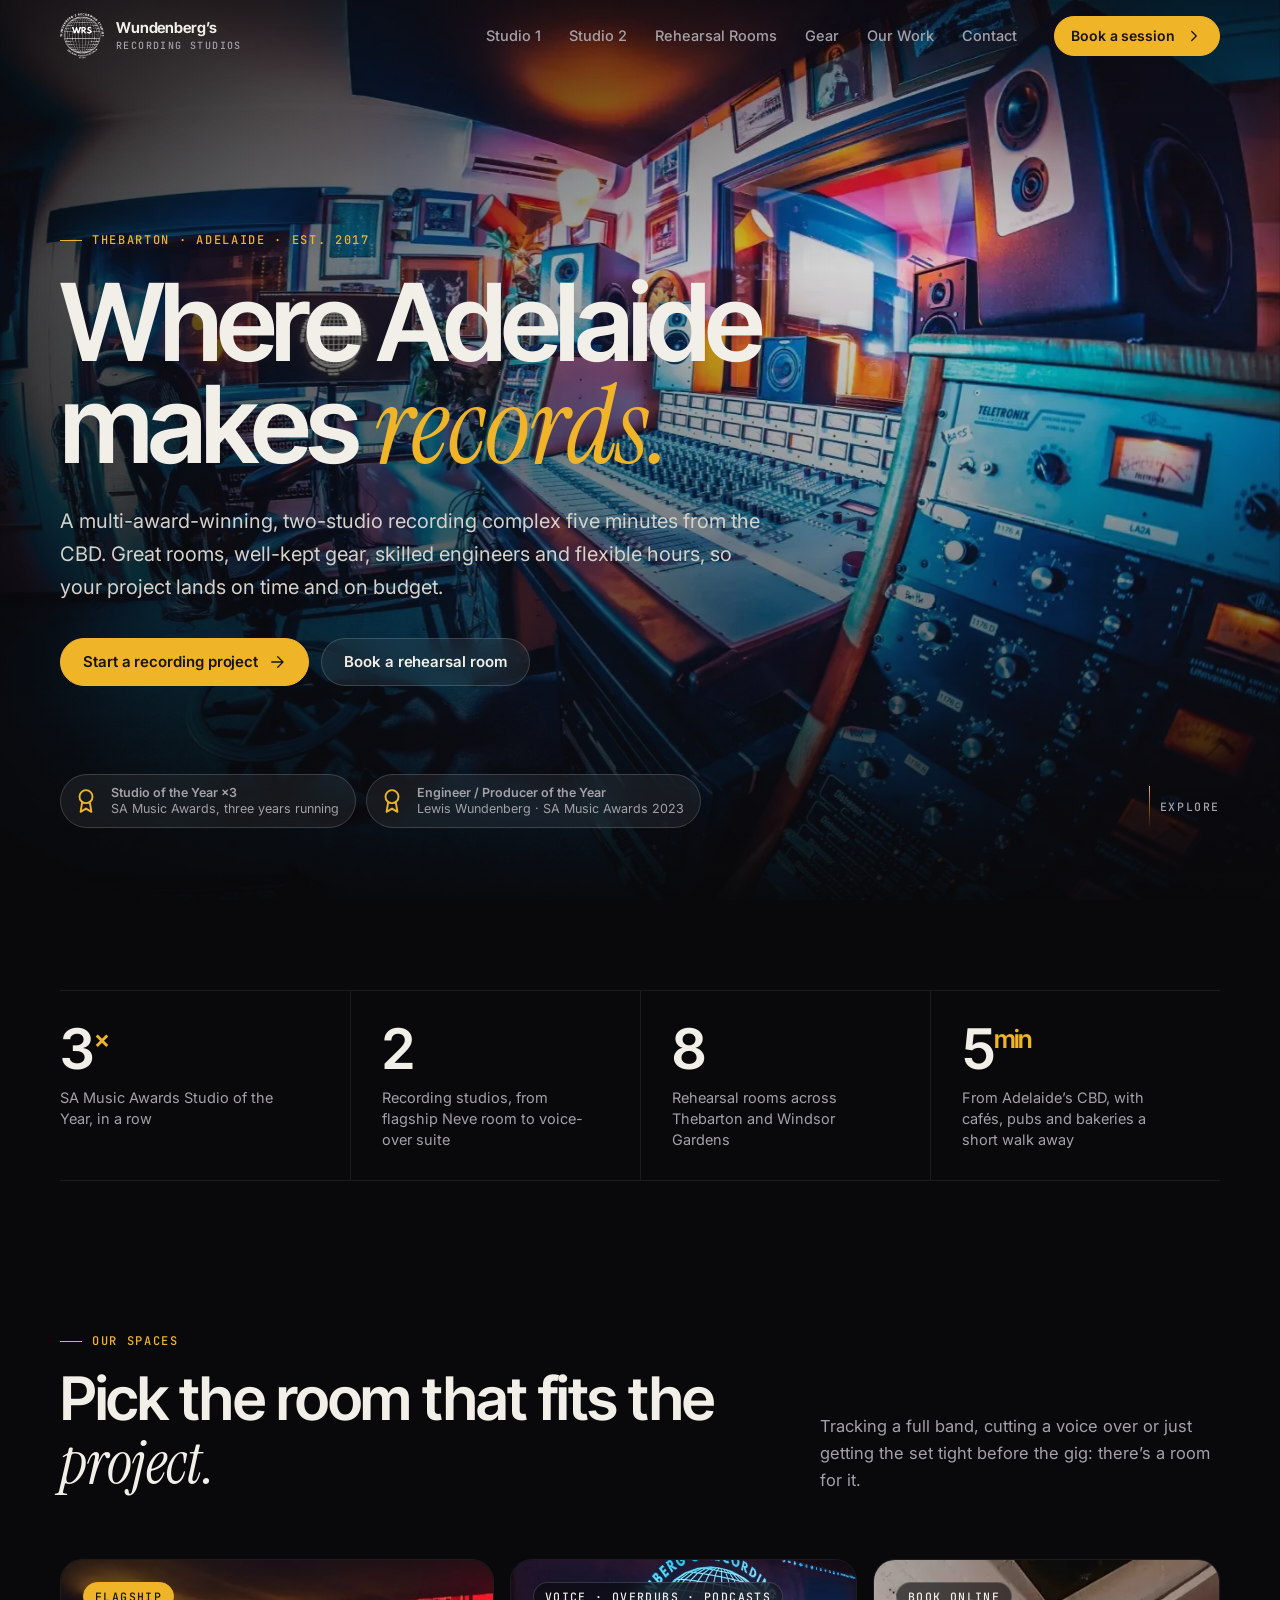
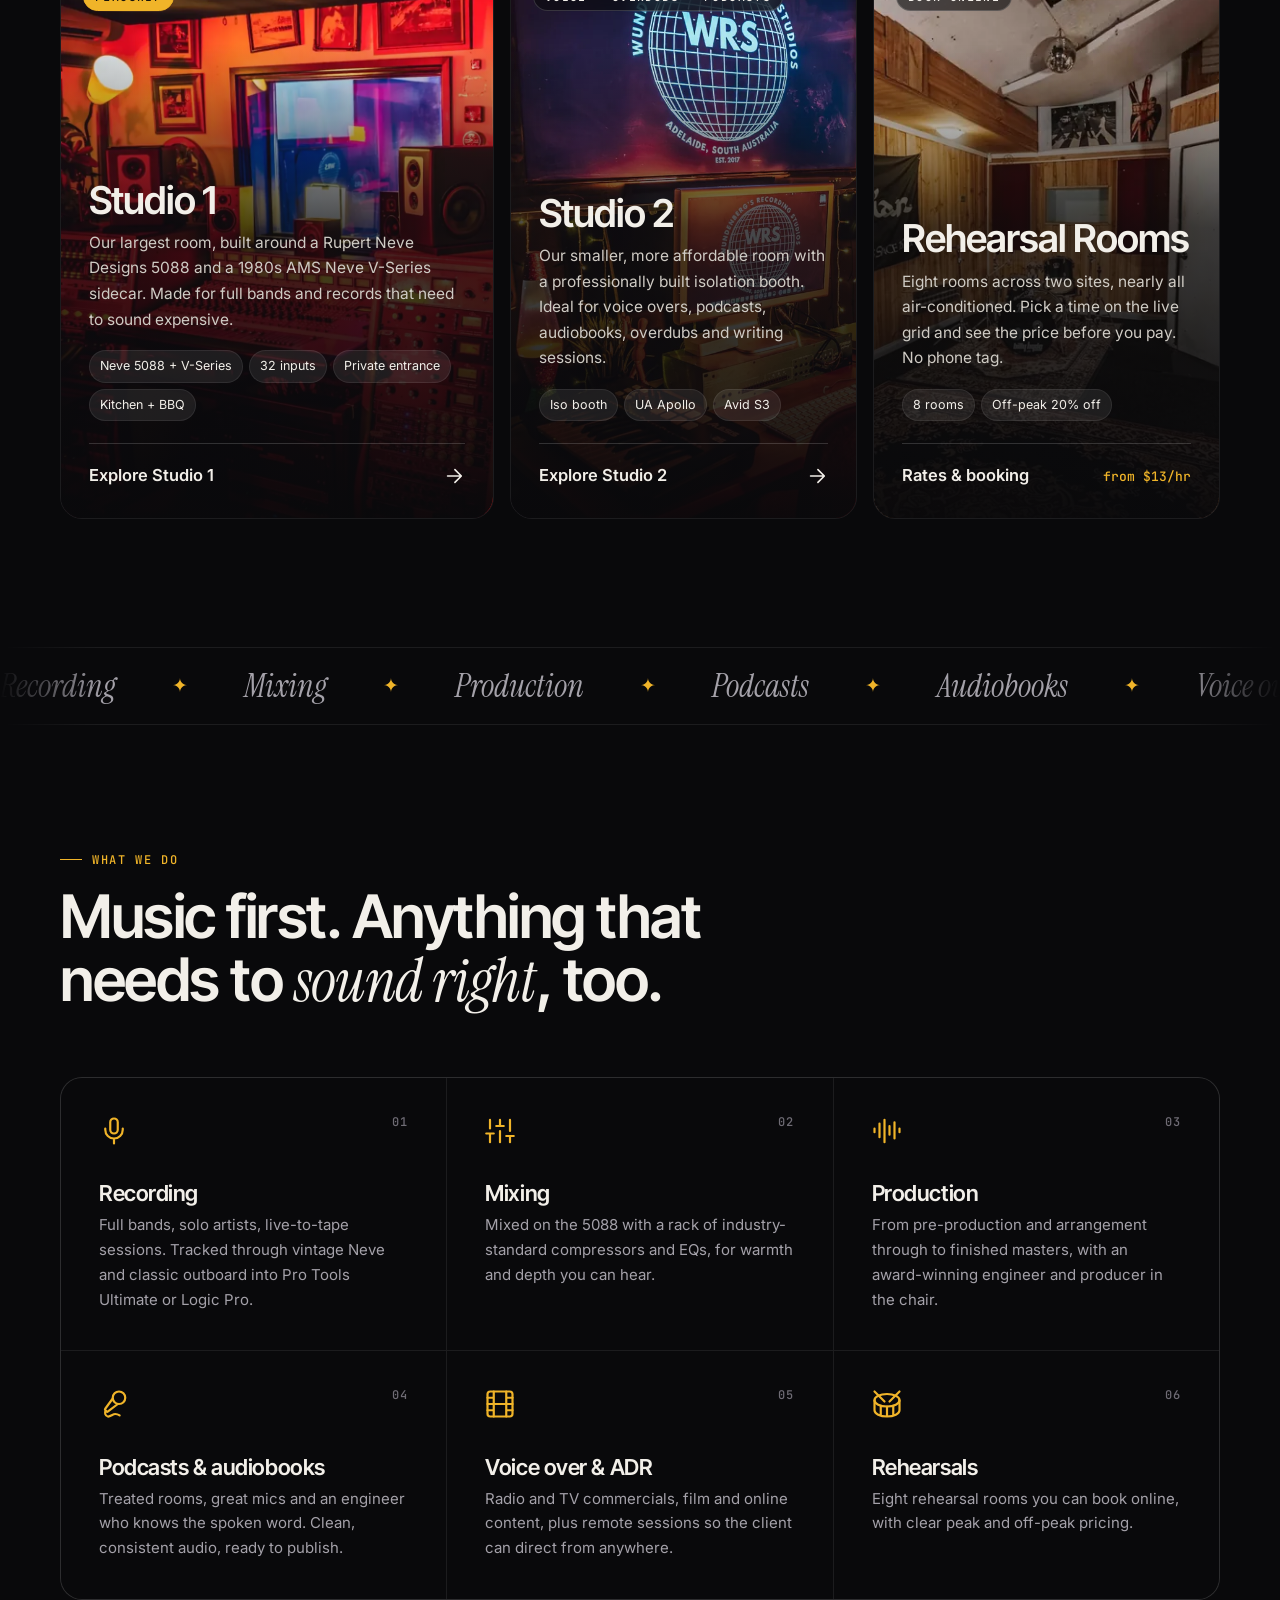
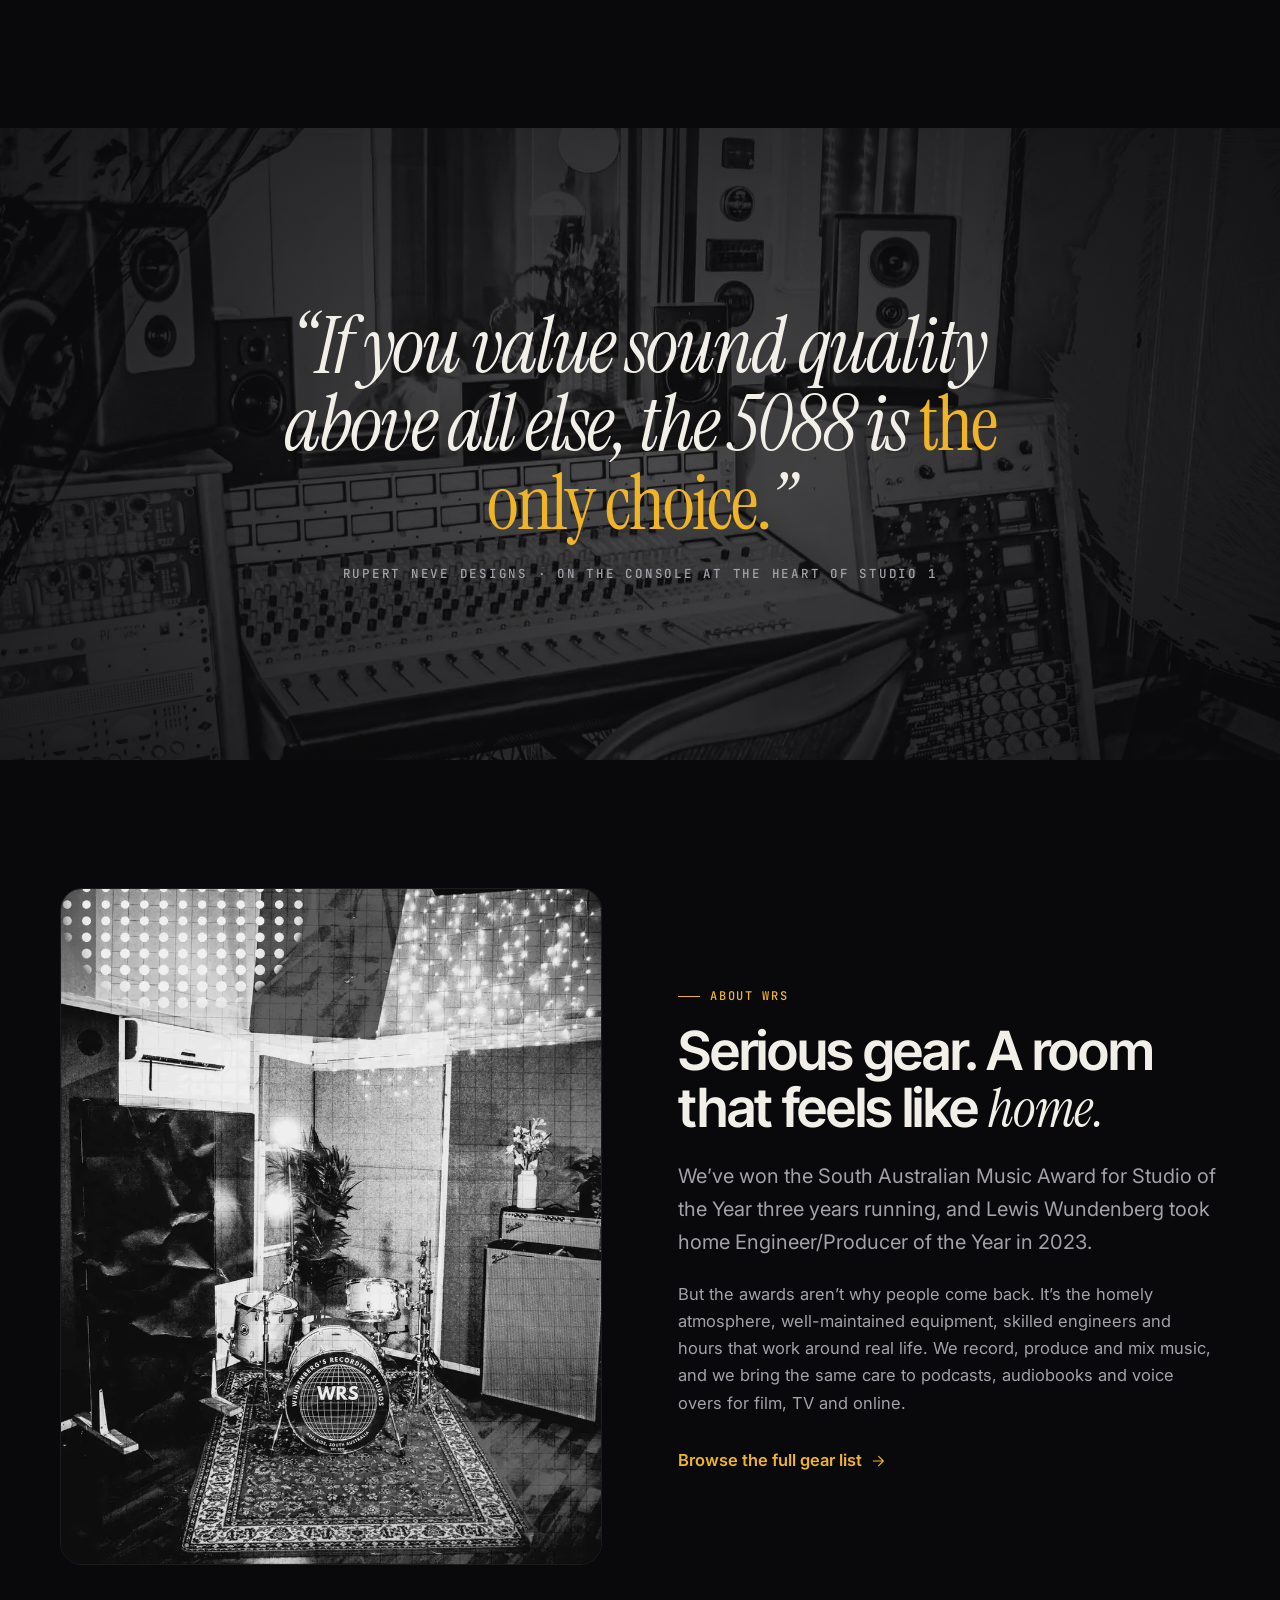
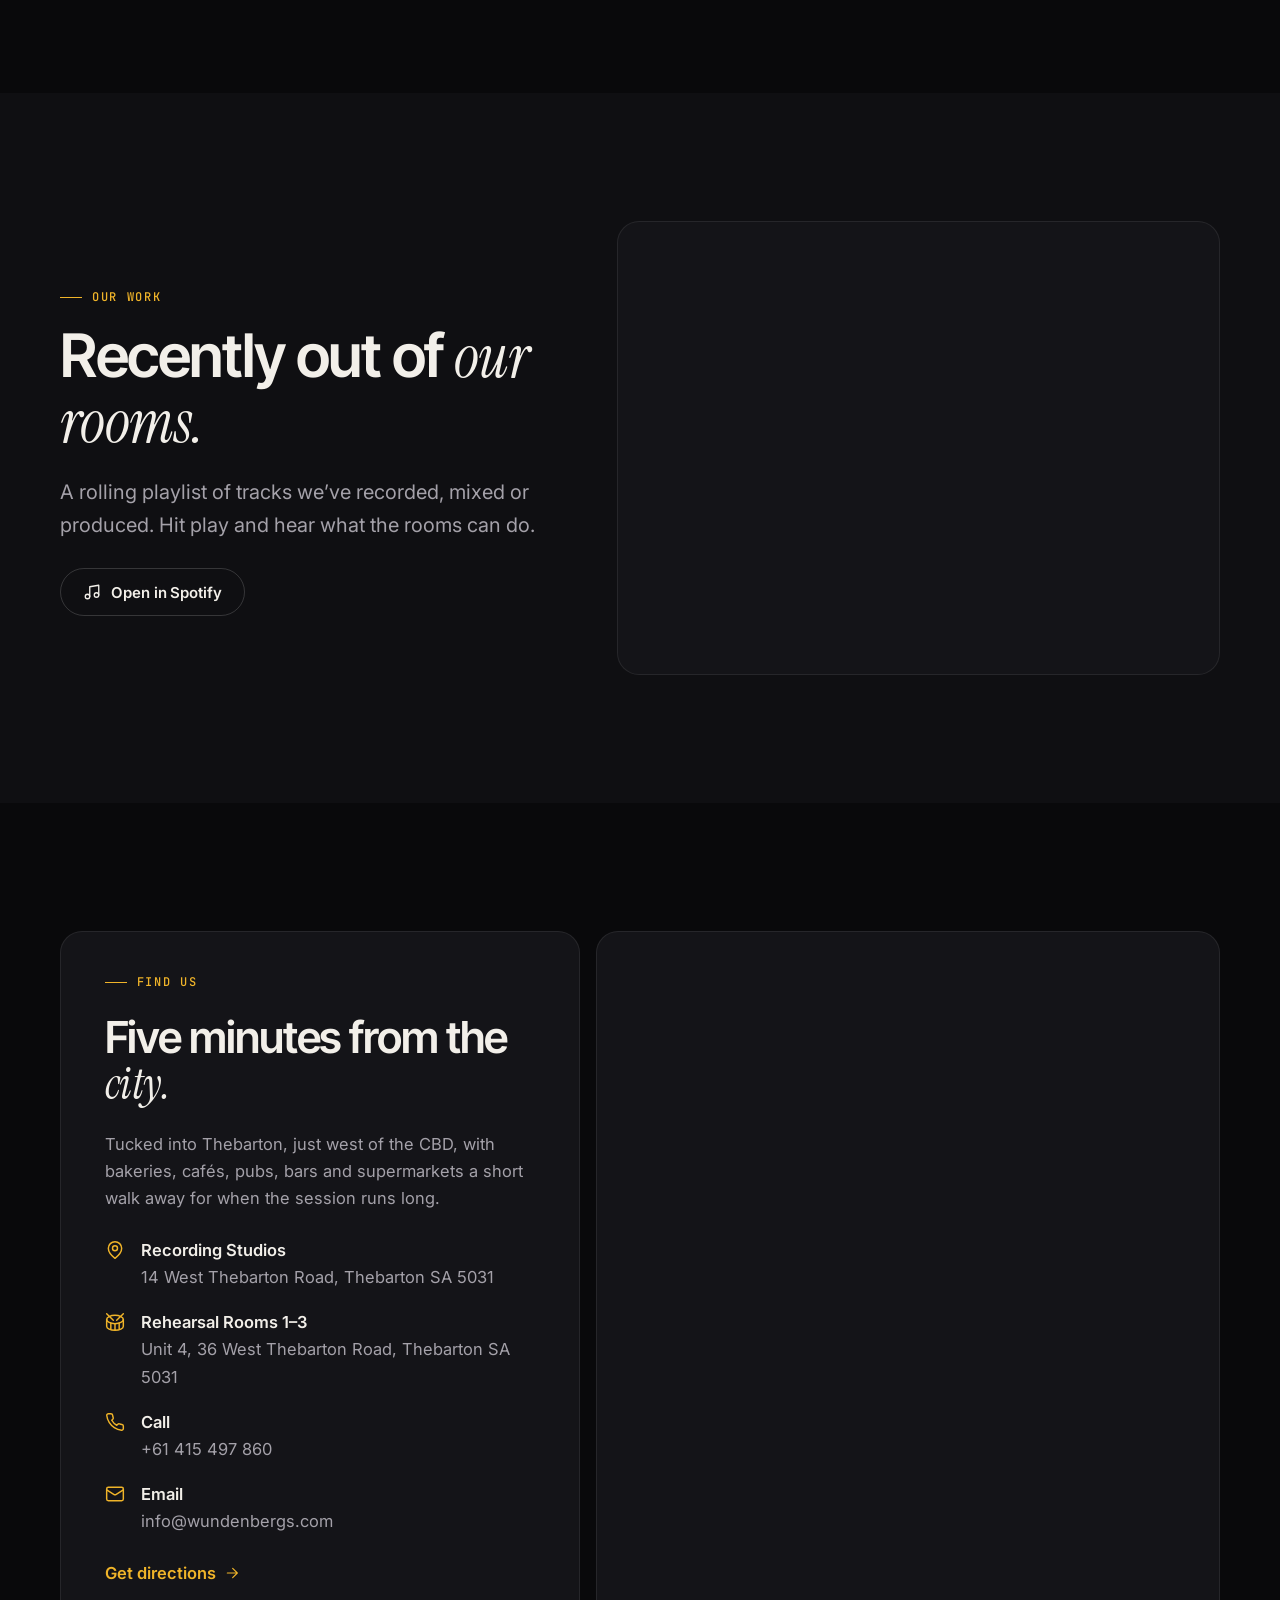
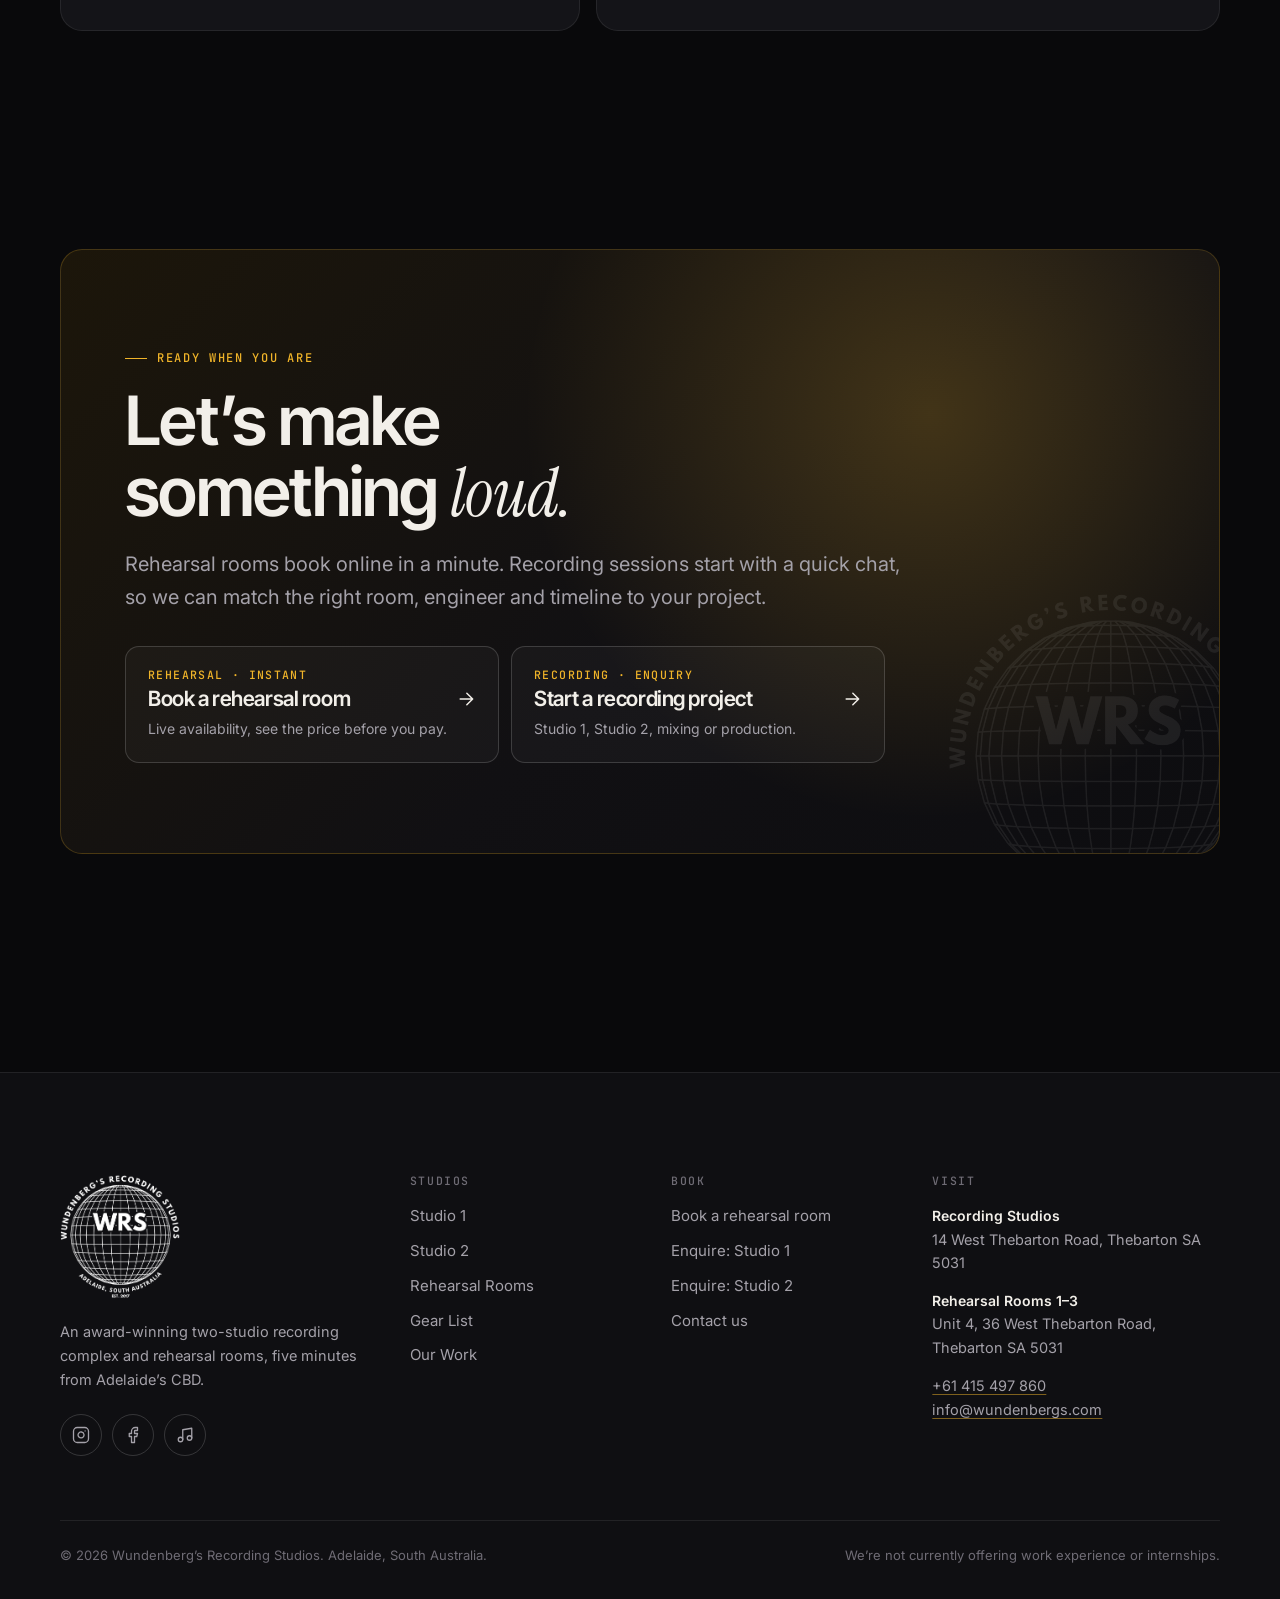
==== index.html @ 4510d563 "Modern redesign of the Wundenberg's Recording Studios website Static six-page site (home, Studio 1, " ====
<!doctype html>
<html lang="en-AU">
<head>
<meta charset="utf-8">
<meta name="viewport" content="width=device-width, initial-scale=1">
<title>Wundenberg's Recording Studios — Award-winning recording studio in Adelaide</title>
<meta name="description" content="Three-time SA Music Awards Studio of the Year. Two recording studios and eight rehearsal rooms in Thebarton, five minutes from Adelaide's CBD. Recording, mixing, production, podcasts and voice over.">
<meta name="theme-color" content="#09090b">
<meta property="og:type" content="website">
<meta property="og:site_name" content="Wundenberg's Recording Studios">
<meta property="og:title" content="Wundenberg's Recording Studios — Award-winning recording studio in Adelaide">
<meta property="og:description" content="Three-time SA Music Awards Studio of the Year. Two recording studios and eight rehearsal rooms in Thebarton, five minutes from Adelaide's CBD. Recording, mixing, production, podcasts and voice over.">
<meta property="og:image" content="assets/img/studio1-console-blue.webp">
<link rel="icon" type="image/png" href="assets/img/favicon.png">
<link rel="apple-touch-icon" href="assets/img/apple-touch-icon.png">
<link rel="preconnect" href="https://fonts.googleapis.com">
<link rel="preconnect" href="https://fonts.gstatic.com" crossorigin>
<link rel="stylesheet" href="https://fonts.googleapis.com/css2?family=Instrument+Serif:ital@0;1&family=Inter+Tight:wght@500;600;700&family=Inter:wght@400;500;600&family=JetBrains+Mono:wght@500&display=swap">
<link rel="stylesheet" href="assets/css/site.css">
<script type="application/ld+json">
{
  "@context": "https://schema.org",
  "@type": "LocalBusiness",
  "name": "Wundenberg's Recording Studios",
  "description": "Award-winning two-studio recording complex and rehearsal rooms in Thebarton, Adelaide.",
  "url": "https://wundenbergs.com/",
  "telephone": "+61 415 497 860",
  "email": "info@wundenbergs.com",
  "foundingDate": "2017",
  "image": "https://wundenbergs.com/assets/img/studio1-console-blue.webp",
  "address": {
    "@type": "PostalAddress",
    "streetAddress": "14 West Thebarton Road",
    "addressLocality": "Thebarton",
    "addressRegion": "SA",
    "postalCode": "5031",
    "addressCountry": "AU"
  },
  "sameAs": ["https://www.instagram.com/wundenbergs", "https://www.facebook.com/wundenbergs"]
}
</script>
</head>
<body data-page="home">
<a class="skip" href="#main">Skip to content</a>

<header class="site-header">
  <div class="wrap">
    <a class="brand" href="index.html" aria-label="Wundenberg's Recording Studios — home">
      <img src="assets/img/logo-globe.png" alt="" width="44" height="46">
      <span><b>Wundenberg&rsquo;s</b><small>Recording Studios</small></span>
    </a>
    <nav class="nav" aria-label="Main">
      <a href="studio-1.html">Studio 1</a>
      <a href="studio-2.html">Studio 2</a>
      <a href="rehearsal-rooms.html">Rehearsal Rooms</a>
      <a href="gear.html">Gear</a>
      <a href="index.html#work">Our Work</a>
      <a href="contact.html">Contact</a>
    </nav>
    <div class="header-cta">
      <button class="btn btn-primary btn-sm" type="button" aria-expanded="false" aria-controls="book-menu">Book a session <svg viewBox="0 0 24 24" fill="none" stroke="currentColor" stroke-width="1.75" stroke-linecap="round" stroke-linejoin="round" aria-hidden="true"><path d="m9 18 6-6-6-6"/></svg></button>
      <div class="book-menu" id="book-menu">
        <a href="/book/" data-book>
          <span class="ico"><svg viewBox="0 0 24 24" fill="none" stroke="currentColor" stroke-width="1.75" stroke-linecap="round" stroke-linejoin="round" aria-hidden="true"><rect x="3" y="4" width="18" height="18" rx="2"/><path d="M16 2v4M8 2v4M3 10h18"/></svg></span>
          <span><b>Rehearsal room</b><small>See live availability and book online in a minute.</small></span>
        </a>
        <a href="contact.html">
          <span class="ico"><svg viewBox="0 0 24 24" fill="none" stroke="currentColor" stroke-width="1.75" stroke-linecap="round" stroke-linejoin="round" aria-hidden="true"><rect x="9" y="2" width="6" height="12" rx="3"/><path d="M19 10v1a7 7 0 0 1-14 0v-1M12 18v4"/></svg></span>
          <span><b>Recording, mixing or production</b><small>Tell us about your project and we&rsquo;ll put a session together.</small></span>
        </a>
      </div>
    </div>
    <button class="menu-toggle" type="button" aria-expanded="false" aria-controls="mobile-nav" aria-label="Open menu"><span></span></button>
  </div>
</header>
<nav class="mobile-nav" id="mobile-nav" aria-label="Mobile">
  <a class="m-link" href="index.html" aria-current="page">Home<svg viewBox="0 0 24 24" fill="none" stroke="currentColor" stroke-width="1.75" stroke-linecap="round" stroke-linejoin="round" aria-hidden="true"><path d="m9 18 6-6-6-6"/></svg></a>
  <a class="m-link" href="studio-1.html">Studio 1<svg viewBox="0 0 24 24" fill="none" stroke="currentColor" stroke-width="1.75" stroke-linecap="round" stroke-linejoin="round" aria-hidden="true"><path d="m9 18 6-6-6-6"/></svg></a>
  <a class="m-link" href="studio-2.html">Studio 2<svg viewBox="0 0 24 24" fill="none" stroke="currentColor" stroke-width="1.75" stroke-linecap="round" stroke-linejoin="round" aria-hidden="true"><path d="m9 18 6-6-6-6"/></svg></a>
  <a class="m-link" href="rehearsal-rooms.html">Rehearsal Rooms<svg viewBox="0 0 24 24" fill="none" stroke="currentColor" stroke-width="1.75" stroke-linecap="round" stroke-linejoin="round" aria-hidden="true"><path d="m9 18 6-6-6-6"/></svg></a>
  <a class="m-link" href="gear.html">Gear<svg viewBox="0 0 24 24" fill="none" stroke="currentColor" stroke-width="1.75" stroke-linecap="round" stroke-linejoin="round" aria-hidden="true"><path d="m9 18 6-6-6-6"/></svg></a>
  <a class="m-link" href="index.html#work">Our Work<svg viewBox="0 0 24 24" fill="none" stroke="currentColor" stroke-width="1.75" stroke-linecap="round" stroke-linejoin="round" aria-hidden="true"><path d="m9 18 6-6-6-6"/></svg></a>
  <a class="m-link" href="contact.html">Contact<svg viewBox="0 0 24 24" fill="none" stroke="currentColor" stroke-width="1.75" stroke-linecap="round" stroke-linejoin="round" aria-hidden="true"><path d="m9 18 6-6-6-6"/></svg></a>
  <div class="m-ctas">
    <a class="btn btn-primary" href="/book/" data-book>Book a rehearsal room <svg class="arrow" viewBox="0 0 24 24" fill="none" stroke="currentColor" stroke-width="1.75" stroke-linecap="round" stroke-linejoin="round" aria-hidden="true"><path d="M5 12h14M13 5l7 7-7 7"/></svg></a>
    <a class="btn" href="contact.html">Enquire about recording</a>
  </div>
  <div class="m-contact">
    <a href="tel:+61415497860">+61 415 497 860</a>
    <a href="mailto:info@wundenbergs.com">info@wundenbergs.com</a>
  </div>
</nav>

<main id="main">

<section class="hero">
  <div class="hero-media"><img src="assets/img/studio1-console-blue.webp" srcset="assets/img/studio1-console-blue-sm.webp 900w, assets/img/studio1-console-blue.webp 1800w" sizes="100vw" width="1800" height="1200" alt="The Studio 1 control room at Wundenberg's: Rupert Neve Designs 5088 console under blue light" fetchpriority="high"></div>
  <div class="wrap">
    <span class="eyebrow">Thebarton &middot; Adelaide &middot; Est. 2017</span>
    <h1>Where Adelaide makes <em class="s">records.</em></h1>
    <p class="lede">A multi-award-winning, two-studio recording complex five minutes from the CBD. Great rooms, well-kept gear, skilled engineers and flexible hours, so your project lands on time and on budget.</p>
    <div class="hero-ctas">
      <a class="btn btn-primary" href="contact.html">Start a recording project <svg class="arrow" viewBox="0 0 24 24" fill="none" stroke="currentColor" stroke-width="1.75" stroke-linecap="round" stroke-linejoin="round" aria-hidden="true"><path d="M5 12h14M13 5l7 7-7 7"/></svg></a>
      <a class="btn btn-glass" href="/book/" data-book>Book a rehearsal room</a>
    </div>
    <div class="hero-foot" style="margin-top:clamp(40px,7vw,88px)">
      <div class="hero-awards">
        <div class="award-chip"><svg viewBox="0 0 24 24" fill="none" stroke="currentColor" stroke-width="1.75" stroke-linecap="round" stroke-linejoin="round" aria-hidden="true"><circle cx="12" cy="8" r="6"/><path d="M15.477 12.89 17 22l-5-3-5 3 1.523-9.11"/></svg><span><b>Studio of the Year &times;3</b><span>SA Music Awards, three years running</span></span></div>
        <div class="award-chip"><svg viewBox="0 0 24 24" fill="none" stroke="currentColor" stroke-width="1.75" stroke-linecap="round" stroke-linejoin="round" aria-hidden="true"><circle cx="12" cy="8" r="6"/><path d="M15.477 12.89 17 22l-5-3-5 3 1.523-9.11"/></svg><span><b>Engineer / Producer of the Year</b><span>Lewis Wundenberg &middot; SA Music Awards 2023</span></span></div>
      </div>
      <a class="scroll-cue" href="#spaces"><i></i>Explore</a>
    </div>
  </div>
</section>

<section class="section-tight" aria-label="At a glance">
  <div class="wrap">
    <div class="stats reveal">
      <div class="stat"><b>3<sup>&times;</sup></b><span>SA Music Awards Studio of the Year, in a row</span></div>
      <div class="stat"><b>2</b><span>Recording studios, from flagship Neve room to voice-over suite</span></div>
      <div class="stat"><b>8</b><span>Rehearsal rooms across Thebarton and Windsor Gardens</span></div>
      <div class="stat"><b>5<sup>min</sup></b><span>From Adelaide&rsquo;s CBD, with caf&eacute;s, pubs and bakeries a short walk away</span></div>
    </div>
  </div>
</section>

<section class="section" id="spaces" style="padding-top:clamp(40px,5vw,72px)">
  <div class="wrap">
    <div class="section-head split">
      <div style="display:grid;gap:18px">
        <span class="eyebrow">Our spaces</span>
        <h2>Pick the room that fits the <em class="s">project.</em></h2>
      </div>
      <p class="muted" style="max-width:40ch;margin:0">Tracking a full band, cutting a voice over or just getting the set tight before the gig: there&rsquo;s a room for it.</p>
    </div>
    <div class="spaces">
      <a class="space reveal" href="studio-1.html">
        <img src="assets/img/studio1-control-red.webp" srcset="assets/img/studio1-control-red-sm.webp 900w, assets/img/studio1-control-red.webp 1800w" sizes="(max-width:1020px) 100vw, 45vw" width="1118" height="1536" alt="Studio 1 control room with Neve console and outboard racks" loading="lazy" decoding="async">
        <span class="tag hot">Flagship</span>
        <h3>Studio 1</h3>
        <p>Our largest room, built around a Rupert Neve Designs 5088 and a 1980s AMS Neve V-Series sidecar. Made for full bands and records that need to sound expensive.</p>
        <ul><li>Neve 5088 + V-Series</li><li>32 inputs</li><li>Private entrance</li><li>Kitchen + BBQ</li></ul>
        <span class="go">Explore Studio 1 <svg viewBox="0 0 24 24" fill="none" stroke="currentColor" stroke-width="1.75" stroke-linecap="round" stroke-linejoin="round" aria-hidden="true"><path d="M5 12h14M13 5l7 7-7 7"/></svg></span>
      </a>
      <a class="space reveal d1" href="studio-2.html">
        <img src="assets/img/studio2-desk.webp" srcset="assets/img/studio2-desk-sm.webp 900w, assets/img/studio2-desk.webp 1800w" sizes="(max-width:640px) 100vw, (max-width:1020px) 50vw, 30vw" width="1533" height="1536" alt="Studio 2 with warm lighting, Apollo interface and keyboard" loading="lazy" decoding="async">
        <span class="tag">Voice &middot; Overdubs &middot; Podcasts</span>
        <h3>Studio 2</h3>
        <p>Our smaller, more affordable room with a professionally built isolation booth. Ideal for voice overs, podcasts, audiobooks, overdubs and writing sessions.</p>
        <ul><li>Iso booth</li><li>UA Apollo</li><li>Avid S3</li></ul>
        <span class="go">Explore Studio 2 <svg viewBox="0 0 24 24" fill="none" stroke="currentColor" stroke-width="1.75" stroke-linecap="round" stroke-linejoin="round" aria-hidden="true"><path d="M5 12h14M13 5l7 7-7 7"/></svg></span>
      </a>
      <a class="space reveal d2" href="rehearsal-rooms.html">
        <img src="assets/img/rehearsal-room.webp" srcset="assets/img/rehearsal-room-sm.webp 900w, assets/img/rehearsal-room.webp 1800w" sizes="(max-width:640px) 100vw, (max-width:1020px) 50vw, 30vw" width="1920" height="1280" alt="A timber-lined rehearsal room with drum kit and PA" loading="lazy" decoding="async">
        <span class="tag">Book online</span>
        <h3>Rehearsal Rooms</h3>
        <p>Eight rooms across two sites, nearly all air-conditioned. Pick a time on the live grid and see the price before you pay. No phone tag.</p>
        <ul><li>8 rooms</li><li>Off-peak 20% off</li></ul>
        <span class="go"><span>Rates &amp; booking</span><span class="price">from $13/hr</span></span>
      </a>
    </div>
  </div>
</section>

<div class="marquee" aria-hidden="true">
  <div class="marquee-track">
    <span>Recording</span><span>Mixing</span><span>Production</span><span>Podcasts</span><span>Audiobooks</span><span>Voice over</span><span>ADR</span><span>Re-amping</span><span>Rehearsals</span>
    <span>Recording</span><span>Mixing</span><span>Production</span><span>Podcasts</span><span>Audiobooks</span><span>Voice over</span><span>ADR</span><span>Re-amping</span><span>Rehearsals</span>
  </div>
</div>

<section class="section">
  <div class="wrap">
    <div class="section-head">
      <span class="eyebrow">What we do</span>
      <h2>Music first. Anything that needs to <em class="s">sound right</em>, too.</h2>
    </div>
    <div class="services">
      <div class="service reveal"><span class="num">01</span><svg viewBox="0 0 24 24" fill="none" stroke="currentColor" stroke-width="1.75" stroke-linecap="round" stroke-linejoin="round" aria-hidden="true"><rect x="9" y="2" width="6" height="12" rx="3"/><path d="M19 10v1a7 7 0 0 1-14 0v-1M12 18v4"/></svg><h3>Recording</h3><p>Full bands, solo artists, live-to-tape sessions. Tracked through vintage Neve and classic outboard into Pro Tools Ultimate or Logic Pro.</p></div>
      <div class="service reveal d1"><span class="num">02</span><svg viewBox="0 0 24 24" fill="none" stroke="currentColor" stroke-width="1.75" stroke-linecap="round" stroke-linejoin="round" aria-hidden="true"><path d="M4 21v-7M4 10V3M12 21v-9M12 8V3M20 21v-5M20 12V3M1 14h6M9 8h6M17 16h6"/></svg><h3>Mixing</h3><p>Mixed on the 5088 with a rack of industry-standard compressors and EQs, for warmth and depth you can hear.</p></div>
      <div class="service reveal d2"><span class="num">03</span><svg viewBox="0 0 24 24" fill="none" stroke="currentColor" stroke-width="1.75" stroke-linecap="round" stroke-linejoin="round" aria-hidden="true"><path d="M2 10v3M6 6v11M10 3v18M14 8v7M18 5v13M22 10v3"/></svg><h3>Production</h3><p>From pre-production and arrangement through to finished masters, with an award-winning engineer and producer in the chair.</p></div>
      <div class="service reveal"><span class="num">04</span><svg viewBox="0 0 24 24" fill="none" stroke="currentColor" stroke-width="1.75" stroke-linecap="round" stroke-linejoin="round" aria-hidden="true"><path d="m11 7.601-5.994 8.19a1 1 0 0 0 .1 1.298l.817.818a1 1 0 0 0 1.314.087L15.09 12"/><path d="M16.5 21.174C15.5 20.5 14.372 20 13 20c-2.058 0-3.928 2.356-6 2-2.072-.356-2.775-3.369-1.5-4.5"/><circle cx="16" cy="7" r="5"/></svg><h3>Podcasts &amp; audiobooks</h3><p>Treated rooms, great mics and an engineer who knows the spoken word. Clean, consistent audio, ready to publish.</p></div>
      <div class="service reveal d1"><span class="num">05</span><svg viewBox="0 0 24 24" fill="none" stroke="currentColor" stroke-width="1.75" stroke-linecap="round" stroke-linejoin="round" aria-hidden="true"><rect x="2" y="2" width="20" height="20" rx="2.18"/><path d="M7 2v20M17 2v20M2 12h20M2 7h5M2 17h5M17 17h5M17 7h5"/></svg><h3>Voice over &amp; ADR</h3><p>Radio and TV commercials, film and online content, plus remote sessions so the client can direct from anywhere.</p></div>
      <div class="service reveal d2"><span class="num">06</span><svg viewBox="0 0 24 24" fill="none" stroke="currentColor" stroke-width="1.75" stroke-linecap="round" stroke-linejoin="round" aria-hidden="true"><path d="m2 2 8 8M22 2l-8 8"/><ellipse cx="12" cy="9" rx="10" ry="5"/><path d="M7 13.4v7.9M12 14v8M17 13.4v7.9M2 9v8a10 5 0 0 0 20 0V9"/></svg><h3>Rehearsals</h3><p>Eight rehearsal rooms you can book online, with clear peak and off-peak pricing.</p></div>
    </div>
  </div>
</section>

<figure class="statement">
  <img src="assets/img/studio1-bw-console.webp" srcset="assets/img/studio1-bw-console-sm.webp 900w, assets/img/studio1-bw-console.webp 1800w" sizes="100vw" width="1707" height="2560" alt="" loading="lazy" decoding="async">
  <div class="wrap">
    <blockquote class="reveal">&ldquo;If you value sound quality above all else, the 5088 is <em>the only choice.</em>&rdquo;</blockquote>
    <figcaption class="reveal d1">Rupert Neve Designs &middot; on the console at the heart of Studio 1</figcaption>
  </div>
</figure>

<section class="section">
  <div class="wrap feature">
    <div class="feature-media reveal">
      <img src="assets/img/live-room-bw-drums.webp" srcset="assets/img/live-room-bw-drums-sm.webp 900w, assets/img/live-room-bw-drums.webp 1800w" sizes="(max-width:860px) 100vw, 50vw" width="1229" height="1536" alt="Live room with drum kit, amps and rug, shot in black and white" loading="lazy" decoding="async">
    </div>
    <div class="feature-copy reveal d1">
      <span class="eyebrow">About WRS</span>
      <h2>Serious gear. A room that feels like <em class="s">home.</em></h2>
      <p class="lede">We&rsquo;ve won the South Australian Music Award for Studio of the Year three years running, and Lewis Wundenberg took home Engineer/Producer of the Year in 2023.</p>
      <p>But the awards aren&rsquo;t why people come back. It&rsquo;s the homely atmosphere, well-maintained equipment, skilled engineers and hours that work around real life. We record, produce and mix music, and we bring the same care to podcasts, audiobooks and voice overs for film, TV and online.</p>
      <a class="link-arrow" href="gear.html">Browse the full gear list <svg viewBox="0 0 24 24" fill="none" stroke="currentColor" stroke-width="1.75" stroke-linecap="round" stroke-linejoin="round" aria-hidden="true"><path d="M5 12h14M13 5l7 7-7 7"/></svg></a>
    </div>
  </div>
</section>

<section class="section bg-2" id="work">
  <div class="wrap work">
    <div class="reveal">
      <span class="eyebrow">Our work</span>
      <h2 style="font-size:clamp(34px,5vw,60px);margin:18px 0 22px">Recently out of <em class="s">our rooms.</em></h2>
      <p class="lede" style="margin-bottom:26px">A rolling playlist of tracks we&rsquo;ve recorded, mixed or produced. Hit play and hear what the rooms can do.</p>
      <a class="btn" href="https://open.spotify.com/playlist/1RSppgIzCa0s5IQXF4ALpA" rel="noopener"><svg viewBox="0 0 24 24" fill="none" stroke="currentColor" stroke-width="1.75" stroke-linecap="round" stroke-linejoin="round" aria-hidden="true"><path d="M9 18V5l12-2v13"/><circle cx="6" cy="18" r="3"/><circle cx="18" cy="16" r="3"/></svg> Open in Spotify</a>
    </div>
    <div class="work-embed reveal d1">
      <iframe title="Wundenberg's Recording Studios portfolio playlist on Spotify" src="https://open.spotify.com/embed/playlist/1RSppgIzCa0s5IQXF4ALpA?utm_source=generator&amp;theme=0" allow="autoplay; clipboard-write; encrypted-media; fullscreen; picture-in-picture" loading="lazy"></iframe>
    </div>
  </div>
</section>

<section class="section">
  <div class="wrap">
    <div class="location">
      <div class="loc-card reveal">
        <span class="eyebrow">Find us</span>
        <h2>Five minutes from the <em class="s">city.</em></h2>
        <p class="muted" style="margin:0">Tucked into Thebarton, just west of the CBD, with bakeries, caf&eacute;s, pubs, bars and supermarkets a short walk away for when the session runs long.</p>
        <div class="addr">
          <div><svg viewBox="0 0 24 24" fill="none" stroke="currentColor" stroke-width="1.75" stroke-linecap="round" stroke-linejoin="round" aria-hidden="true"><path d="M20 10c0 6-8 12-8 12s-8-6-8-12a8 8 0 0 1 16 0Z"/><circle cx="12" cy="10" r="3"/></svg><p style="margin:0"><b>Recording Studios</b><span>14 West Thebarton Road, Thebarton SA 5031</span></p></div>
          <div><svg viewBox="0 0 24 24" fill="none" stroke="currentColor" stroke-width="1.75" stroke-linecap="round" stroke-linejoin="round" aria-hidden="true"><path d="m2 2 8 8M22 2l-8 8"/><ellipse cx="12" cy="9" rx="10" ry="5"/><path d="M7 13.4v7.9M12 14v8M17 13.4v7.9M2 9v8a10 5 0 0 0 20 0V9"/></svg><p style="margin:0"><b>Rehearsal Rooms 1&ndash;3</b><span>Unit 4, 36 West Thebarton Road, Thebarton SA 5031</span></p></div>
          <div><svg viewBox="0 0 24 24" fill="none" stroke="currentColor" stroke-width="1.75" stroke-linecap="round" stroke-linejoin="round" aria-hidden="true"><path d="M22 16.92v3a2 2 0 0 1-2.18 2 19.79 19.79 0 0 1-8.63-3.07 19.5 19.5 0 0 1-6-6 19.79 19.79 0 0 1-3.07-8.67A2 2 0 0 1 4.11 2h3a2 2 0 0 1 2 1.72c.127.96.361 1.903.7 2.81a2 2 0 0 1-.45 2.11L8.09 9.91a16 16 0 0 0 6 6l1.27-1.27a2 2 0 0 1 2.11-.45c.907.339 1.85.573 2.81.7A2 2 0 0 1 22 16.92z"/></svg><p style="margin:0"><b>Call</b><a href="tel:+61415497860">+61 415 497 860</a></p></div>
          <div><svg viewBox="0 0 24 24" fill="none" stroke="currentColor" stroke-width="1.75" stroke-linecap="round" stroke-linejoin="round" aria-hidden="true"><rect x="2" y="4" width="20" height="16" rx="2"/><path d="m22 7-8.97 5.7a1.94 1.94 0 0 1-2.06 0L2 7"/></svg><p style="margin:0"><b>Email</b><a href="mailto:info@wundenbergs.com">info@wundenbergs.com</a></p></div>
        </div>
        <a class="link-arrow" href="https://www.google.com/maps/dir/?api=1&amp;destination=14+West+Thebarton+Road+Thebarton+SA+5031" rel="noopener">Get directions <svg viewBox="0 0 24 24" fill="none" stroke="currentColor" stroke-width="1.75" stroke-linecap="round" stroke-linejoin="round" aria-hidden="true"><path d="M5 12h14M13 5l7 7-7 7"/></svg></a>
      </div>
      <div class="map reveal d1">
        <iframe title="Map: 14 West Thebarton Road, Thebarton" src="https://maps.google.com/maps?q=14%20West%20Thebarton%20Road%2C%20Thebarton%20SA%205031&amp;z=15&amp;output=embed" loading="lazy" referrerpolicy="no-referrer-when-downgrade"></iframe>
      </div>
    </div>
  </div>
</section>

<section class="section-tight">
  <div class="wrap">
    <div class="cta-band reveal">
      <span class="eyebrow">Ready when you are</span>
      <h2>Let&rsquo;s make something <em class="s">loud.</em></h2>
      <p class="lede">Rehearsal rooms book online in a minute. Recording sessions start with a quick chat, so we can match the right room, engineer and timeline to your project.</p>
      <div class="cta-grid">
        <a class="cta-opt" href="/book/" data-book>
          <span class="k">Rehearsal &middot; instant</span>
          <b>Book a rehearsal room <svg viewBox="0 0 24 24" fill="none" stroke="currentColor" stroke-width="1.75" stroke-linecap="round" stroke-linejoin="round" aria-hidden="true"><path d="M5 12h14M13 5l7 7-7 7"/></svg></b>
          <small>Live availability, see the price before you pay.</small>
        </a>
        <a class="cta-opt" href="contact.html">
          <span class="k">Recording &middot; enquiry</span>
          <b>Start a recording project <svg viewBox="0 0 24 24" fill="none" stroke="currentColor" stroke-width="1.75" stroke-linecap="round" stroke-linejoin="round" aria-hidden="true"><path d="M5 12h14M13 5l7 7-7 7"/></svg></b>
          <small>Studio 1, Studio 2, mixing or production.</small>
        </a>
      </div>
    </div>
  </div>
</section>

</main>

<footer class="site-footer">
  <div class="wrap">
    <div class="foot-grid">
      <div class="foot-brand">
        <img src="assets/img/logo-globe.png" alt="Wundenberg's Recording Studios — Adelaide, South Australia, est. 2017" width="120" height="125" loading="lazy">
        <p>An award-winning two-studio recording complex and rehearsal rooms, five minutes from Adelaide&rsquo;s CBD.</p>
        <div class="socials">
          <a href="https://www.instagram.com/wundenbergs" aria-label="Instagram" rel="noopener"><svg viewBox="0 0 24 24" fill="none" stroke="currentColor" stroke-width="1.75" stroke-linecap="round" stroke-linejoin="round" aria-hidden="true"><rect x="2" y="2" width="20" height="20" rx="5"/><path d="M16 11.37A4 4 0 1 1 12.63 8 4 4 0 0 1 16 11.37zM17.5 6.5h.01"/></svg></a>
          <a href="https://www.facebook.com/wundenbergs" aria-label="Facebook" rel="noopener"><svg viewBox="0 0 24 24" fill="none" stroke="currentColor" stroke-width="1.75" stroke-linecap="round" stroke-linejoin="round" aria-hidden="true"><path d="M18 2h-3a5 5 0 0 0-5 5v3H7v4h3v8h4v-8h3l1-4h-4V7a1 1 0 0 1 1-1h3z"/></svg></a>
          <a href="https://open.spotify.com/playlist/1RSppgIzCa0s5IQXF4ALpA" aria-label="Our work on Spotify" rel="noopener"><svg viewBox="0 0 24 24" fill="none" stroke="currentColor" stroke-width="1.75" stroke-linecap="round" stroke-linejoin="round" aria-hidden="true"><path d="M9 18V5l12-2v13"/><circle cx="6" cy="18" r="3"/><circle cx="18" cy="16" r="3"/></svg></a>
        </div>
      </div>
      <div>
        <h4>Studios</h4>
        <ul>
          <li><a href="studio-1.html">Studio 1</a></li>
          <li><a href="studio-2.html">Studio 2</a></li>
          <li><a href="rehearsal-rooms.html">Rehearsal Rooms</a></li>
          <li><a href="gear.html">Gear List</a></li>
          <li><a href="index.html#work">Our Work</a></li>
        </ul>
      </div>
      <div>
        <h4>Book</h4>
        <ul>
          <li><a href="/book/" data-book>Book a rehearsal room</a></li>
          <li><a href="contact.html?for=studio-1">Enquire: Studio 1</a></li>
          <li><a href="contact.html?for=studio-2">Enquire: Studio 2</a></li>
          <li><a href="contact.html">Contact us</a></li>
        </ul>
      </div>
      <div>
        <h4>Visit</h4>
        <address class="foot-addr">
          <span><b>Recording Studios</b>14 West Thebarton Road, Thebarton SA 5031</span>
          <span><b>Rehearsal Rooms 1&ndash;3</b>Unit 4, 36 West Thebarton Road, Thebarton SA 5031</span>
          <span><a href="tel:+61415497860">+61 415 497 860</a><br><a href="mailto:info@wundenbergs.com">info@wundenbergs.com</a></span>
        </address>
      </div>
    </div>
    <div class="foot-base">
      <span>&copy; <span data-year>2026</span> Wundenberg&rsquo;s Recording Studios. Adelaide, South Australia.</span>
      <span>We&rsquo;re not currently offering work experience or internships.</span>
    </div>
  </div>
</footer>
<script src="assets/js/site.js" defer></script>
</body>
</html>
---- assets/css/site.css ----
/* ==========================================================================
   Wundenberg's Recording Studios — site styles
   One stylesheet for every page. Tokens first, then layout, then components.
   ========================================================================== */

:root{
  --bg:#09090b;
  --bg-2:#0f0f12;
  --surface:#141418;
  --surface-2:#1b1b20;
  --line:rgba(255,255,255,.08);
  --line-strong:rgba(255,255,255,.16);
  --text:#f2efe9;
  --muted:#a4a1a9;
  --faint:#6f6c75;

  /* Amber matches the booking page's dark-theme accent, so the hand-off feels like one site. */
  --accent:#f0b429;
  --accent-2:#ff7a2f;
  --accent-soft:rgba(240,180,41,.12);
  --on-accent:#17140c;
  --glow:radial-gradient(60% 60% at 50% 0%, rgba(240,180,41,.18), transparent 70%);

  --r:14px; --r-sm:9px; --r-lg:22px;
  --wrap:1240px;
  --gutter:clamp(16px, 4vw, 40px);
  --header-h:72px;

  --sans:"Inter", ui-sans-serif, -apple-system, "Segoe UI", Roboto, Helvetica, Arial, sans-serif;
  --display:"Inter Tight", var(--sans);
  --serif:"Instrument Serif", Georgia, "Times New Roman", serif;
  --mono:"JetBrains Mono", ui-monospace, SFMono-Regular, Menlo, monospace;

  --ease:cubic-bezier(.2,.7,.2,1);
  color-scheme:dark;
}

/* ---------- base ---------- */

*,*::before,*::after{box-sizing:border-box}
html{-webkit-text-size-adjust:100%;scroll-behavior:smooth;scroll-padding-top:calc(var(--header-h) + 16px)}
body{margin:0;background:var(--bg);color:var(--text);font:400 16.5px/1.65 var(--sans);-webkit-font-smoothing:antialiased;text-rendering:optimizeLegibility;overflow-x:hidden}
img{display:block;max-width:100%;height:auto}
a{color:inherit;text-decoration-color:rgba(240,180,41,.5);text-underline-offset:3px}
a:hover{text-decoration-color:var(--accent)}
:focus-visible{outline:2px solid var(--accent);outline-offset:3px;border-radius:4px}
::selection{background:var(--accent);color:var(--on-accent)}
h1,h2,h3,h4{font-family:var(--display);font-weight:600;letter-spacing:-.025em;line-height:1.05;margin:0}
p{margin:0 0 1em}
p:last-child{margin-bottom:0}
em.s,.serif{font-family:var(--serif);font-style:italic;font-weight:400;letter-spacing:-.01em}

.wrap{width:100%;max-width:var(--wrap);margin:0 auto;padding:0 var(--gutter)}
.skip{position:absolute;left:12px;top:-60px;z-index:100;background:var(--accent);color:var(--on-accent);padding:10px 14px;border-radius:var(--r-sm);font-weight:600;text-decoration:none}
.skip:focus{top:12px}
.sr-only{position:absolute;width:1px;height:1px;padding:0;margin:-1px;overflow:hidden;clip:rect(0 0 0 0);white-space:nowrap;border:0}

.eyebrow{display:inline-flex;align-items:center;gap:10px;font:500 12px/1.2 var(--mono);letter-spacing:.14em;text-transform:uppercase;color:var(--accent)}
.eyebrow::before{content:"";width:22px;height:1px;background:currentColor}
.lede{font-size:clamp(17px,1.6vw,20px);color:var(--muted);max-width:60ch}
.muted{color:var(--muted)}

/* ---------- buttons ---------- */

.btn{--b:var(--line-strong);display:inline-flex;align-items:center;justify-content:center;gap:10px;min-height:48px;padding:0 22px;border-radius:999px;border:1px solid var(--b);background:transparent;color:var(--text);font:600 15px/1 var(--sans);letter-spacing:-.005em;text-decoration:none;cursor:pointer;transition:background .2s var(--ease),border-color .2s var(--ease),transform .2s var(--ease),color .2s;white-space:nowrap}
.btn:hover{border-color:var(--text);transform:translateY(-1px)}
.btn svg{width:18px;height:18px;flex:none;transition:transform .2s var(--ease)}
.btn:hover svg.arrow{transform:translateX(3px)}
.btn-primary{background:var(--accent);border-color:var(--accent);color:var(--on-accent)}
.btn-primary:hover{background:#ffc53d;border-color:#ffc53d}
.btn-glass{background:rgba(255,255,255,.06);backdrop-filter:blur(12px);-webkit-backdrop-filter:blur(12px)}
.btn-sm{min-height:40px;padding:0 16px;font-size:14px}
.link-arrow{display:inline-flex;align-items:center;gap:8px;font-weight:600;color:var(--accent);text-decoration:none}
.link-arrow svg{width:16px;height:16px;transition:transform .2s var(--ease)}
.link-arrow:hover svg{transform:translateX(3px)}

/* ---------- header ---------- */

.site-header{position:fixed;inset:0 0 auto;z-index:50;height:var(--header-h);transition:background .3s var(--ease),border-color .3s,backdrop-filter .3s;border-bottom:1px solid transparent}
.site-header.scrolled,.site-header.solid{background:rgba(9,9,11,.78);backdrop-filter:saturate(1.4) blur(16px);-webkit-backdrop-filter:saturate(1.4) blur(16px);border-color:var(--line)}
.site-header .wrap{height:100%;display:flex;align-items:center;gap:24px}
.brand{display:flex;align-items:center;gap:12px;text-decoration:none;flex:none;min-width:0}
.brand img{width:44px;height:auto}
.brand span{display:flex;flex-direction:column;line-height:1.1}
.brand b{font:650 15px/1.15 var(--display);letter-spacing:-.01em;white-space:nowrap}
.brand small{font:500 10px/1.2 var(--mono);letter-spacing:.14em;text-transform:uppercase;color:var(--muted);margin-top:3px}

.nav{display:flex;align-items:center;gap:2px;margin-left:auto}
.nav a{position:relative;padding:8px 13px;border-radius:999px;font-size:14.5px;font-weight:500;color:var(--muted);text-decoration:none;transition:color .2s,background .2s}
.nav a:hover{color:var(--text);background:rgba(255,255,255,.05)}
.nav a[aria-current="page"]{color:var(--text)}
.nav a[aria-current="page"]::after{content:"";position:absolute;left:50%;bottom:2px;width:4px;height:4px;margin-left:-2px;border-radius:50%;background:var(--accent)}

.header-cta{position:relative;flex:none}
.book-menu{position:absolute;right:0;top:calc(100% + 10px);width:330px;padding:8px;border-radius:var(--r);background:rgba(20,20,24,.96);backdrop-filter:blur(18px);-webkit-backdrop-filter:blur(18px);border:1px solid var(--line-strong);box-shadow:0 30px 80px -20px rgba(0,0,0,.8);opacity:0;visibility:hidden;transform:translateY(-6px);transition:opacity .18s var(--ease),transform .18s var(--ease),visibility .18s}
.book-menu.open{opacity:1;visibility:visible;transform:none}
.book-menu a{display:flex;gap:14px;align-items:flex-start;padding:14px;border-radius:var(--r-sm);text-decoration:none;transition:background .15s}
.book-menu a:hover,.book-menu a:focus-visible{background:rgba(255,255,255,.06)}
.book-menu .ico{flex:none;display:grid;place-items:center;width:38px;height:38px;border-radius:10px;background:var(--accent-soft);color:var(--accent)}
.book-menu .ico svg{width:20px;height:20px}
.book-menu b{display:block;font-size:15px;font-weight:600;margin-bottom:2px}
.book-menu small{display:block;font-size:13px;color:var(--muted);line-height:1.45}

.menu-toggle{display:none;margin-left:auto;width:44px;height:44px;border-radius:50%;border:1px solid var(--line-strong);background:transparent;color:var(--text);cursor:pointer;place-items:center}
.menu-toggle span,.menu-toggle span::before,.menu-toggle span::after{display:block;width:18px;height:1.5px;background:currentColor;border-radius:2px;transition:transform .25s var(--ease),opacity .2s;content:""}
.menu-toggle span{position:relative}
.menu-toggle span::before{position:absolute;top:-6px}
.menu-toggle span::after{position:absolute;top:6px}
.menu-open .menu-toggle span{background:transparent}
.menu-open .menu-toggle span::before{transform:translateY(6px) rotate(45deg)}
.menu-open .menu-toggle span::after{transform:translateY(-6px) rotate(-45deg)}

.mobile-nav{display:none}

@media (max-width:1020px){
  .nav,.header-cta{display:none}
  .menu-toggle{display:grid}
  .mobile-nav{display:flex;flex-direction:column;position:fixed;inset:var(--header-h) 0 0;z-index:49;padding:24px var(--gutter) 32px;background:rgba(9,9,11,.97);backdrop-filter:blur(20px);-webkit-backdrop-filter:blur(20px);overflow-y:auto;opacity:0;visibility:hidden;transform:translateY(-8px);transition:opacity .25s var(--ease),transform .25s var(--ease),visibility .25s}
  .menu-open .mobile-nav{opacity:1;visibility:visible;transform:none}
  .menu-open .site-header{background:rgba(9,9,11,.97);border-color:var(--line)}
  .mobile-nav a.m-link{display:flex;justify-content:space-between;align-items:center;padding:16px 2px;border-bottom:1px solid var(--line);font:600 24px/1.2 var(--display);letter-spacing:-.02em;text-decoration:none}
  .mobile-nav a.m-link[aria-current="page"]{color:var(--accent)}
  .mobile-nav a.m-link svg{width:20px;height:20px;color:var(--faint)}
  .mobile-nav .m-ctas{display:grid;gap:10px;margin-top:28px}
  .mobile-nav .m-ctas .btn{width:100%}
  .mobile-nav .m-contact{margin-top:28px;color:var(--muted);font-size:15px;display:grid;gap:6px}
  .mobile-nav .m-contact a{text-decoration:none}
  body.menu-open{overflow:hidden}
}
@media (max-width:420px){
  .brand small{display:none}
  .brand img{width:38px}
}

/* ---------- sections ---------- */

.section{padding:clamp(72px,10vw,140px) 0;position:relative}
.section-tight{padding:clamp(56px,7vw,96px) 0}
.section-head{display:grid;gap:18px;margin-bottom:clamp(36px,5vw,64px);max-width:760px}
.section-head h2{font-size:clamp(34px,5vw,60px)}
.section-head.split{max-width:none;grid-template-columns:1fr auto;align-items:end;gap:24px 40px}
@media (max-width:760px){.section-head.split{grid-template-columns:1fr}}
.bg-2{background:var(--bg-2)}
.divider{border-top:1px solid var(--line)}

/* ---------- home hero ---------- */

.hero{position:relative;min-height:100svh;display:flex;align-items:flex-end;padding:calc(var(--header-h) + 60px) 0 clamp(36px,6vw,72px);isolation:isolate;overflow:hidden}
.hero-media{position:absolute;inset:0;z-index:-2}
.hero-media img{width:100%;height:100%;object-fit:cover;object-position:50% 45%;transform:scale(1.06);animation:heroZoom 18s var(--ease) forwards}
@keyframes heroZoom{to{transform:scale(1)}}
.hero::after{content:"";position:absolute;inset:0;z-index:-1;background:
  linear-gradient(180deg, rgba(9,9,11,.55) 0%, rgba(9,9,11,.1) 30%, rgba(9,9,11,.35) 55%, rgba(9,9,11,.96) 100%),
  linear-gradient(90deg, rgba(9,9,11,.75) 0%, rgba(9,9,11,0) 65%)}
.hero h1{font-size:clamp(46px,8.4vw,118px);line-height:.95;letter-spacing:-.045em;max-width:12ch;margin:22px 0 26px}
.hero h1 em{color:var(--accent)}
.hero .lede{color:#d6d2cb;max-width:54ch}
.hero-ctas{display:flex;flex-wrap:wrap;gap:12px;margin-top:34px}
.hero-foot{display:flex;flex-wrap:wrap;justify-content:space-between;align-items:flex-end;gap:28px}
.hero-awards{display:flex;flex-wrap:wrap;gap:10px}
.award-chip{display:flex;align-items:center;gap:12px;padding:10px 16px 10px 12px;border-radius:999px;background:rgba(255,255,255,.06);border:1px solid var(--line-strong);backdrop-filter:blur(12px);-webkit-backdrop-filter:blur(12px);font-size:13.5px;line-height:1.3}
.award-chip svg{width:26px;height:26px;color:var(--accent);flex:none}
.award-chip b{display:block;font-weight:600}
.award-chip span{color:var(--muted);font-size:12.5px}
.scroll-cue{display:flex;align-items:center;gap:10px;font:500 11.5px/1 var(--mono);letter-spacing:.14em;text-transform:uppercase;color:var(--muted);text-decoration:none}
.scroll-cue i{display:block;width:1px;height:42px;background:linear-gradient(var(--accent),transparent);animation:cue 2.2s ease-in-out infinite}
@keyframes cue{0%{transform:scaleY(0);transform-origin:top}50%{transform:scaleY(1);transform-origin:top}51%{transform-origin:bottom}100%{transform:scaleY(0);transform-origin:bottom}}
@media (max-width:760px){
  .scroll-cue{display:none}
  .hero::after,.page-hero::after{background:linear-gradient(180deg,rgba(9,9,11,.55) 0%,rgba(9,9,11,.45) 30%,rgba(9,9,11,.82) 55%,rgba(9,9,11,.97) 100%)}
  .page-hero.short::after{background:var(--glow)}
}

/* ---------- stats strip ---------- */

.stats{display:grid;grid-template-columns:repeat(4,1fr);border-top:1px solid var(--line);border-bottom:1px solid var(--line)}
.stat{padding:30px clamp(16px,2.4vw,32px);border-left:1px solid var(--line)}
.stat:first-child{border-left:0;padding-left:0}
.stat b{display:block;font:600 clamp(36px,4.4vw,56px)/1 var(--display);letter-spacing:-.04em}
.stat b sup{font-size:.45em;color:var(--accent);margin-left:2px;vertical-align:top;position:relative;top:.25em}
.stat span{display:block;margin-top:10px;color:var(--muted);font-size:14.5px;line-height:1.45;max-width:24ch}
@media (max-width:860px){
  .stats{grid-template-columns:1fr 1fr}
  .stat{padding:24px 18px}
  .stat:nth-child(odd){border-left:0;padding-left:0}
  .stat:nth-child(n+3){border-top:1px solid var(--line)}
}

/* ---------- space cards (home: choose your room) ---------- */

.spaces{display:grid;grid-template-columns:1.25fr 1fr 1fr;gap:16px}
.space{position:relative;display:flex;flex-direction:column;justify-content:flex-end;min-height:560px;padding:28px;border-radius:var(--r-lg);overflow:hidden;isolation:isolate;text-decoration:none;border:1px solid var(--line)}
.space img{position:absolute;inset:0;width:100%;height:100%;object-fit:cover;z-index:-2;transition:transform .9s var(--ease),filter .6s}
.space::before{content:"";position:absolute;inset:0;z-index:-1;background:linear-gradient(180deg,rgba(9,9,11,0) 15%,rgba(9,9,11,.72) 48%,rgba(9,9,11,.97) 100%)}
.space:hover img{transform:scale(1.05)}
.space .tag{position:absolute;top:22px;left:22px;font:500 11.5px/1 var(--mono);letter-spacing:.12em;text-transform:uppercase;padding:8px 11px;border-radius:999px;background:rgba(9,9,11,.6);backdrop-filter:blur(10px);-webkit-backdrop-filter:blur(10px);border:1px solid var(--line-strong)}
.space .tag.hot{background:var(--accent);color:var(--on-accent);border-color:var(--accent)}
.space h3{font-size:clamp(30px,3vw,40px);margin-bottom:10px}
.space p{color:#cfcbc4;font-size:15.5px;margin-bottom:18px;max-width:40ch}
.space ul{list-style:none;margin:0 0 22px;padding:0;display:flex;flex-wrap:wrap;gap:6px}
.space li{font-size:12.5px;padding:5px 10px;border-radius:999px;background:rgba(255,255,255,.08);border:1px solid var(--line)}
.space .go{display:flex;align-items:center;justify-content:space-between;padding-top:18px;border-top:1px solid var(--line-strong);font-weight:600}
.space .go svg{width:22px;height:22px;transition:transform .25s var(--ease)}
.space:hover .go svg{transform:translateX(4px)}
.space .price{font:500 13px/1 var(--mono);color:var(--accent)}
@media (max-width:1020px){.spaces{grid-template-columns:1fr 1fr}.space:first-child{grid-column:1/-1}}
@media (max-width:640px){.spaces{grid-template-columns:1fr}.space{min-height:460px;padding:22px}}

/* ---------- services ---------- */

.services{display:grid;grid-template-columns:repeat(3,1fr);gap:1px;background:var(--line);border:1px solid var(--line);border-radius:var(--r-lg);overflow:hidden}
.service{position:relative;background:var(--bg);padding:clamp(24px,3vw,38px);transition:background .25s}
.service:hover{background:var(--surface)}
.service .num{position:absolute;top:clamp(24px,3vw,38px);right:clamp(24px,3vw,38px);font:500 12px/1 var(--mono);color:var(--faint);letter-spacing:.1em}
.service svg{width:30px;height:30px;color:var(--accent);margin:0 0 28px}
.service h3{font-size:22px;letter-spacing:-.02em;margin-bottom:8px}
.service p{color:var(--muted);font-size:15px}
.bg-2 .service{background:var(--bg-2)}
.bg-2 .service:hover{background:var(--surface)}
@media (max-width:900px){.services{grid-template-columns:1fr 1fr}}
@media (max-width:560px){.services{grid-template-columns:1fr}}

/* ---------- feature split (image + copy) ---------- */

.feature{display:grid;grid-template-columns:1fr 1fr;gap:clamp(32px,6vw,96px);align-items:center}
.feature.flip .feature-media{order:2}
.feature-media{position:relative;border-radius:var(--r-lg);overflow:hidden;aspect-ratio:4/5;border:1px solid var(--line)}
.feature-media img{width:100%;height:100%;object-fit:cover}
.feature-media.wide{aspect-ratio:4/3}
.feature-media .caption{position:absolute;left:16px;bottom:16px;right:16px;font:500 11.5px/1.4 var(--mono);letter-spacing:.08em;text-transform:uppercase;color:#ddd}
.feature-copy h2{font-size:clamp(32px,4.4vw,54px);margin:18px 0 22px}
.feature-copy .lede{margin-bottom:22px}
.feature-copy p{color:var(--muted)}
.feature-copy .btn,.feature-copy .link-arrow{margin-top:14px}
@media (max-width:860px){.feature{grid-template-columns:1fr}.feature.flip .feature-media{order:0}.feature-media{aspect-ratio:4/3}}

.quote{margin:34px 0 0;padding:26px 0 0;border-top:1px solid var(--line)}
.quote blockquote{margin:0;font:400 clamp(24px,2.6vw,32px)/1.25 var(--serif);font-style:italic;letter-spacing:-.01em}
.quote figcaption{margin-top:12px;font:500 12px/1 var(--mono);letter-spacing:.12em;text-transform:uppercase;color:var(--muted)}

/* ---------- big quote / console story ---------- */

.statement{margin:0;position:relative;padding:clamp(90px,14vw,190px) 0;isolation:isolate;overflow:hidden;text-align:center}
.statement img{position:absolute;inset:0;width:100%;height:100%;object-fit:cover;z-index:-2;filter:grayscale(.2)}
.statement::before{content:"";position:absolute;inset:0;z-index:-1;background:radial-gradient(70% 90% at 50% 50%,rgba(9,9,11,.7),rgba(9,9,11,.95))}
.statement blockquote{margin:0 auto;max-width:20ch;font:400 clamp(36px,6vw,80px)/1.02 var(--serif);font-style:italic;letter-spacing:-.025em}
.statement blockquote em{font-style:normal;color:var(--accent)}
.statement figcaption{margin-top:26px;font:500 12.5px/1 var(--mono);letter-spacing:.14em;text-transform:uppercase;color:var(--muted)}

/* ---------- work / portfolio ---------- */

.work{display:grid;grid-template-columns:.9fr 1.1fr;gap:clamp(32px,5vw,72px);align-items:center}
.work-embed{border-radius:var(--r-lg);overflow:hidden;background:var(--surface);border:1px solid var(--line);min-height:452px}
.work-embed iframe{display:block;width:100%;height:452px;border:0}
@media (max-width:860px){.work{grid-template-columns:1fr}}

/* ---------- location ---------- */

.location{display:grid;grid-template-columns:1fr 1.2fr;gap:16px}
.loc-card{padding:clamp(26px,3.4vw,44px);border-radius:var(--r-lg);background:var(--surface);border:1px solid var(--line);display:flex;flex-direction:column;gap:24px}
.loc-card h2{font-size:clamp(30px,3.6vw,44px)}
.addr{display:grid;gap:18px}
.addr div{display:grid;grid-template-columns:24px 1fr;gap:12px}
.addr svg{width:20px;height:20px;color:var(--accent);margin-top:3px}
.addr b{display:block;font-weight:600}
.addr span,.addr a{color:var(--muted);text-decoration:none}
.addr a:hover{color:var(--text)}
.map{border-radius:var(--r-lg);overflow:hidden;border:1px solid var(--line);min-height:420px;background:var(--surface)}
.map iframe{display:block;width:100%;height:100%;min-height:420px;border:0;filter:invert(.92) hue-rotate(180deg) saturate(.6) contrast(.9)}
@media (max-width:860px){.location{grid-template-columns:1fr}}

/* ---------- CTA band ---------- */

.cta-band{position:relative;overflow:hidden;border-radius:var(--r-lg);padding:clamp(40px,7vw,96px) clamp(24px,5vw,72px);background:linear-gradient(135deg,#1c160a 0%,#111013 55%,#0d0d10 100%);border:1px solid rgba(240,180,41,.22);isolation:isolate}
.cta-band::before{content:"";position:absolute;inset:-40% -10% auto auto;width:70%;aspect-ratio:1;z-index:-1;background:radial-gradient(closest-side,rgba(240,180,41,.22),transparent)}
.cta-band::after{content:"";position:absolute;right:-60px;bottom:-80px;width:340px;height:340px;z-index:-1;background:url(../img/logo-globe.png) center/contain no-repeat;opacity:.07}
.cta-band h2{font-size:clamp(36px,5.4vw,68px);max-width:14ch;margin:18px 0 18px}
.cta-band .lede{margin-bottom:32px}
.cta-grid{display:grid;grid-template-columns:1fr 1fr;gap:12px;max-width:760px}
.cta-opt{display:flex;flex-direction:column;gap:6px;padding:22px;border-radius:var(--r);border:1px solid var(--line-strong);background:rgba(255,255,255,.03);text-decoration:none;transition:border-color .2s,background .2s,transform .2s var(--ease)}
.cta-opt:hover{border-color:var(--accent);background:rgba(240,180,41,.06);transform:translateY(-2px)}
.cta-opt .k{font:500 11.5px/1 var(--mono);letter-spacing:.12em;text-transform:uppercase;color:var(--accent)}
.cta-opt b{font:600 21px/1.2 var(--display);letter-spacing:-.02em;display:flex;justify-content:space-between;align-items:center;gap:10px}
.cta-opt b svg{width:20px;height:20px;flex:none;transition:transform .2s var(--ease)}
.cta-opt:hover b svg{transform:translateX(4px)}
.cta-opt small{color:var(--muted);font-size:14px}
@media (max-width:640px){.cta-grid{grid-template-columns:1fr}}

/* ---------- page hero (inner pages) ---------- */

.page-hero{position:relative;min-height:78svh;display:flex;align-items:flex-end;padding:calc(var(--header-h) + 60px) 0 clamp(40px,6vw,80px);isolation:isolate;overflow:hidden}
.page-hero.short{min-height:0;padding-top:calc(var(--header-h) + clamp(60px,9vw,120px))}
.page-hero .hero-media img{object-position:50% 50%}
.page-hero::after{content:"";position:absolute;inset:0;z-index:-1;background:linear-gradient(180deg,rgba(9,9,11,.6) 0%,rgba(9,9,11,.2) 35%,rgba(9,9,11,.95) 100%),linear-gradient(90deg,rgba(9,9,11,.7),rgba(9,9,11,0) 70%)}
.page-hero.short::after{background:var(--glow)}
.page-hero h1{font-size:clamp(48px,8vw,108px);letter-spacing:-.045em;line-height:.95;margin:20px 0 22px;max-width:14ch}
.page-hero h1 em{color:var(--accent)}
.page-hero .lede{color:#d6d2cb}
.page-hero .hero-ctas{margin-top:30px}
.crumbs{font:500 12px/1 var(--mono);letter-spacing:.12em;text-transform:uppercase;color:var(--muted)}
.crumbs a{text-decoration:none}
.crumbs a:hover{color:var(--text)}

/* ---------- spec sheet ---------- */

.specs{display:grid;grid-template-columns:repeat(2,1fr);gap:1px;background:var(--line);border:1px solid var(--line);border-radius:var(--r-lg);overflow:hidden}
.spec{background:var(--bg);padding:24px 26px;display:grid;grid-template-columns:150px 1fr;gap:16px;align-items:baseline}
.bg-2 .spec{background:var(--bg-2)}
.spec dt{font:500 11.5px/1.5 var(--mono);letter-spacing:.12em;text-transform:uppercase;color:var(--accent)}
.spec dd{margin:0;font-size:15.5px;line-height:1.55}
.spec dd small{display:block;color:var(--muted);font-size:13.5px;margin-top:2px}
@media (max-width:860px){.specs{grid-template-columns:1fr}}
@media (max-width:520px){.spec{grid-template-columns:1fr;gap:6px}}

.amenities{display:flex;flex-wrap:wrap;gap:10px;margin-top:8px}
.amenity{display:inline-flex;align-items:center;gap:10px;padding:10px 16px;border-radius:999px;background:var(--surface);border:1px solid var(--line);font-size:14.5px}
.amenity svg{width:18px;height:18px;color:var(--accent)}

/* ---------- gallery ---------- */

.gallery{display:grid;grid-template-columns:repeat(12,1fr);grid-auto-rows:clamp(140px,16vw,220px);gap:12px}
.gallery button{all:unset;position:relative;border-radius:var(--r);overflow:hidden;cursor:zoom-in;border:1px solid var(--line)}
.gallery button:focus-visible{outline:2px solid var(--accent);outline-offset:3px}
.gallery img{width:100%;height:100%;object-fit:cover;transition:transform .7s var(--ease)}
.gallery button:hover img{transform:scale(1.04)}
.g-a{grid-column:span 7;grid-row:span 2}
.g-b{grid-column:span 5;grid-row:span 1}
.g-c{grid-column:span 5;grid-row:span 1}
.g-d{grid-column:span 4;grid-row:span 2}
.g-e{grid-column:span 8;grid-row:span 2}
.g-f{grid-column:span 6;grid-row:span 2}
@media (max-width:760px){
  .gallery{grid-template-columns:1fr 1fr;grid-auto-rows:150px}
  .gallery button{grid-column:span 1 !important;grid-row:span 1 !important}
  .gallery button:first-child{grid-column:span 2 !important;grid-row:span 2 !important}
}

.lightbox{position:fixed;inset:0;z-index:200;display:grid;place-items:center;padding:clamp(16px,4vw,56px);background:rgba(5,5,7,.94);backdrop-filter:blur(8px);-webkit-backdrop-filter:blur(8px);opacity:0;visibility:hidden;transition:opacity .25s,visibility .25s}
.lightbox.open{opacity:1;visibility:visible}
.lightbox img{max-width:100%;max-height:86svh;border-radius:var(--r);box-shadow:0 40px 120px -20px #000}
.lightbox .lb-btn{position:absolute;width:48px;height:48px;border-radius:50%;border:1px solid var(--line-strong);background:rgba(20,20,24,.8);color:var(--text);cursor:pointer;display:grid;place-items:center}
.lightbox .lb-btn:hover{border-color:var(--text)}
.lightbox .lb-btn svg{width:20px;height:20px}
.lb-close{top:18px;right:18px}
.lb-prev{left:18px;top:50%;margin-top:-24px}
.lb-next{right:18px;top:50%;margin-top:-24px}
.lb-count{position:absolute;bottom:20px;left:0;right:0;text-align:center;font:500 12px/1 var(--mono);letter-spacing:.12em;color:var(--muted)}
@media (max-width:640px){.lb-prev,.lb-next{top:auto;bottom:12px;margin:0}.lb-prev{left:16px}.lb-next{right:16px}}

/* ---------- compare (studio 1 vs 2) ---------- */

.compare{display:grid;grid-template-columns:1fr 1fr;gap:16px}
.compare-card{padding:30px;border-radius:var(--r-lg);background:var(--surface);border:1px solid var(--line);display:flex;flex-direction:column;gap:16px}
.compare-card.on{border-color:rgba(240,180,41,.4);background:linear-gradient(180deg,rgba(240,180,41,.06),var(--surface) 60%)}
.compare-card h3{font-size:28px}
.compare-card .k{font:500 11.5px/1 var(--mono);letter-spacing:.12em;text-transform:uppercase;color:var(--accent)}
.compare-card ul{margin:0;padding:0;list-style:none;display:grid;gap:10px;color:var(--muted);font-size:15px}
.compare-card li{display:grid;grid-template-columns:20px 1fr;gap:10px}
.compare-card li svg{width:18px;height:18px;color:var(--accent);margin-top:3px}
.compare-card .btn{margin-top:auto;align-self:flex-start}
@media (max-width:760px){.compare{grid-template-columns:1fr}}

/* ---------- rehearsal: steps + rates ---------- */

.steps{display:grid;grid-template-columns:repeat(3,1fr);gap:16px;counter-reset:step}
.step{padding:30px;border-radius:var(--r-lg);background:var(--surface);border:1px solid var(--line);counter-increment:step;position:relative}
.step::before{content:"0" counter(step);font:500 13px/1 var(--mono);color:var(--accent);letter-spacing:.1em}
.step h3{font-size:22px;margin:22px 0 8px}
.step p{color:var(--muted);font-size:15px}
@media (max-width:860px){.steps{grid-template-columns:1fr}}

.rates-wrap{display:grid;grid-template-columns:1.4fr 1fr;gap:16px;align-items:start}
@media (max-width:960px){.rates-wrap{grid-template-columns:1fr}}
.rates{width:100%;border-collapse:separate;border-spacing:0;border:1px solid var(--line);border-radius:var(--r-lg);overflow:hidden;font-size:15px}
.rates th,.rates td{padding:16px 20px;text-align:left;border-bottom:1px solid var(--line)}
.rates thead th{font:500 11.5px/1.3 var(--mono);letter-spacing:.12em;text-transform:uppercase;color:var(--muted);background:var(--surface);font-weight:500}
.rates tbody tr:last-child td{border-bottom:0}
.rates tbody tr:hover td{background:rgba(255,255,255,.02)}
.rates td.num,.rates th.num{text-align:right;font-variant-numeric:tabular-nums}
.rates .room{font-weight:600;display:flex;align-items:center;gap:10px}
.rates .dot{width:8px;height:8px;border-radius:50%;background:var(--accent);flex:none}
.rates .off{color:var(--accent);font-weight:600}
.rates .note{display:block;font-size:12.5px;color:var(--faint);font-weight:400}
.rates .site-row td{background:var(--bg-2);font:500 11.5px/1 var(--mono);letter-spacing:.12em;text-transform:uppercase;color:var(--accent);padding:12px 20px}
@media (max-width:560px){.rates th,.rates td{padding:13px 12px}.rates .hide-sm{display:none}}

.panel{padding:28px;border-radius:var(--r-lg);background:var(--surface);border:1px solid var(--line)}
.panel h3{font-size:22px;margin-bottom:16px}
.panel dl{margin:0;display:grid;gap:16px}
.panel dt{font:500 11.5px/1.3 var(--mono);letter-spacing:.12em;text-transform:uppercase;color:var(--accent);margin-bottom:4px}
.panel dd{margin:0;color:var(--muted);font-size:15px}
.panel .btn{margin-top:24px;width:100%}
.fineprint{font-size:13.5px;color:var(--faint);margin-top:16px}

/* ---------- gear list ---------- */

.gear-tools{position:sticky;top:var(--header-h);z-index:20;padding:14px 0;background:rgba(9,9,11,.88);backdrop-filter:blur(16px);-webkit-backdrop-filter:blur(16px);border-bottom:1px solid var(--line)}
.gear-tools .wrap{display:flex;gap:14px;align-items:center}
.gear-search{position:relative;flex:0 0 300px}
.gear-search svg{position:absolute;left:14px;top:50%;width:18px;height:18px;margin-top:-9px;color:var(--faint);pointer-events:none}
.gear-search input{width:100%;height:44px;padding:0 14px 0 42px;border-radius:999px;border:1px solid var(--line-strong);background:var(--surface);color:var(--text);font:400 15px var(--sans)}
.gear-search input:focus{outline:none;border-color:var(--accent);box-shadow:0 0 0 3px var(--accent-soft)}
.gear-tabs{display:flex;gap:6px;overflow-x:auto;scrollbar-width:none;flex:1;mask-image:linear-gradient(90deg,#000 92%,transparent)}
.gear-tabs::-webkit-scrollbar{display:none}
.gear-tabs a{flex:none;padding:10px 15px;border-radius:999px;font-size:14px;font-weight:500;color:var(--muted);text-decoration:none;border:1px solid var(--line);transition:all .2s}
.gear-tabs a:hover{color:var(--text);border-color:var(--line-strong)}
.gear-tabs a.active{background:var(--text);color:var(--bg);border-color:var(--text)}
@media (max-width:760px){.gear-tools .wrap{flex-direction:column;align-items:stretch}.gear-search{flex:none}}

.gear-cat{padding:clamp(48px,6vw,80px) 0 0}
.gear-cat-head{display:flex;align-items:baseline;justify-content:space-between;gap:20px;margin-bottom:24px;padding-bottom:18px;border-bottom:1px solid var(--line)}
.gear-cat-head h2{font-size:clamp(30px,4vw,46px)}
.gear-cat-head span{font:500 12px/1 var(--mono);letter-spacing:.12em;color:var(--muted);text-transform:uppercase}
.gear-groups{display:grid;grid-template-columns:repeat(auto-fill,minmax(280px,1fr));gap:16px}
.gear-group{padding:24px;border-radius:var(--r);background:var(--surface);border:1px solid var(--line)}
.gear-group h3{font:500 12px/1.3 var(--mono);letter-spacing:.12em;text-transform:uppercase;color:var(--accent);margin-bottom:14px}
.gear-group ul{list-style:none;margin:0;padding:0}
.gear-group li{display:flex;justify-content:space-between;gap:12px;padding:8px 0;border-bottom:1px dashed var(--line);font-size:15px;line-height:1.4}
.gear-group li:last-child{border-bottom:0}
.gear-group li i{font-style:normal;flex:none;font:500 12.5px/1.6 var(--mono);color:var(--muted)}
.gear-group li.star{color:var(--text)}
.gear-group li.star::before{content:"★";color:var(--accent);margin-right:6px;font-size:12px}
.gear-group li.star{justify-content:flex-start}
.gear-group li.star i{margin-left:auto}
mark{background:var(--accent);color:var(--on-accent);border-radius:3px;padding:0 2px}
.gear-empty{display:none;padding:80px 0;text-align:center;color:var(--muted)}
.gear-empty.show{display:block}
[hidden]{display:none !important}

/* ---------- contact ---------- */

.contact-grid{display:grid;grid-template-columns:1.25fr 1fr;gap:16px;align-items:start}
@media (max-width:960px){.contact-grid{grid-template-columns:1fr}}
.form-card{padding:clamp(24px,3.6vw,44px);border-radius:var(--r-lg);background:var(--surface);border:1px solid var(--line)}
.form-card h2{font-size:clamp(28px,3vw,38px);margin-bottom:8px}
.form-grid{display:grid;grid-template-columns:1fr 1fr;gap:16px;margin-top:28px}
.field{display:grid;gap:8px}
.field.full{grid-column:1/-1}
.field label,.field legend{font-size:14px;font-weight:600}
.field label small{font-weight:400;color:var(--faint)}
.field input,.field select,.field textarea{width:100%;min-height:50px;padding:12px 15px;border-radius:var(--r-sm);border:1px solid var(--line-strong);background:var(--bg);color:var(--text);font:400 16px/1.4 var(--sans);transition:border-color .2s,box-shadow .2s}
.field textarea{min-height:140px;resize:vertical}
.field select{appearance:none;-webkit-appearance:none;background-image:url("data:image/svg+xml,%3Csvg xmlns='http://www.w3.org/2000/svg' viewBox='0 0 24 24' fill='none' stroke='%23a4a1a9' stroke-width='2'%3E%3Cpath d='m6 9 6 6 6-6'/%3E%3C/svg%3E");background-repeat:no-repeat;background-position:right 14px center;background-size:18px;padding-right:42px}
.field input:focus,.field select:focus,.field textarea:focus{outline:none;border-color:var(--accent);box-shadow:0 0 0 3px var(--accent-soft)}
.field input:user-invalid,.field textarea:user-invalid{border-color:#ff6b6b}
fieldset.field{border:0;padding:0;margin:0;min-width:0}
.choice{display:grid;grid-template-columns:repeat(3,1fr);gap:8px}
.choice label{position:relative;display:flex;flex-direction:column;gap:3px;padding:14px;border-radius:var(--r-sm);border:1px solid var(--line-strong);background:var(--bg);cursor:pointer;font-weight:600;font-size:14.5px;transition:border-color .2s,background .2s}
.choice label small{font-weight:400;color:var(--muted);font-size:12.5px;line-height:1.35}
.choice input{position:absolute;opacity:0;pointer-events:none}
.choice label:hover{border-color:var(--text)}
.choice input:checked + span{color:var(--accent)}
.choice label:has(input:checked){border-color:var(--accent);background:rgba(240,180,41,.07)}
.choice label:has(input:focus-visible){outline:2px solid var(--accent);outline-offset:2px}
@media (max-width:640px){.form-grid{grid-template-columns:1fr}.choice{grid-template-columns:1fr}}
.rehearsal-nudge{display:none;grid-column:1/-1;padding:16px 18px;border-radius:var(--r-sm);background:var(--accent-soft);border:1px solid rgba(240,180,41,.35);font-size:15px}
.rehearsal-nudge.show{display:flex;gap:14px;align-items:center;justify-content:space-between;flex-wrap:wrap}
.form-foot{display:flex;flex-wrap:wrap;gap:16px;align-items:center;justify-content:space-between;margin-top:26px}
.form-foot p{font-size:13.5px;color:var(--faint);max-width:40ch;margin:0}
.form-status{grid-column:1/-1;display:none;padding:16px 18px;border-radius:var(--r-sm);font-size:15px}
.form-status.show{display:block}
.form-status.ok{background:rgba(74,222,128,.08);border:1px solid rgba(74,222,128,.35)}
.form-status.err{background:rgba(255,107,107,.08);border:1px solid rgba(255,107,107,.35)}

.contact-side{display:grid;gap:16px}
.contact-line{display:flex;align-items:center;gap:16px;padding:20px 22px;border-radius:var(--r);background:var(--surface);border:1px solid var(--line);text-decoration:none;transition:border-color .2s}
a.contact-line:hover{border-color:var(--accent)}
.contact-line .ico{flex:none;display:grid;place-items:center;width:44px;height:44px;border-radius:12px;background:var(--accent-soft);color:var(--accent)}
.contact-line .ico svg{width:22px;height:22px}
.contact-line small{display:block;font:500 11px/1.3 var(--mono);letter-spacing:.12em;text-transform:uppercase;color:var(--muted)}
.contact-line b{display:block;font-size:17px;font-weight:600;word-break:break-word}

/* ---------- footer ---------- */

.site-footer{padding:clamp(64px,8vw,110px) 0 32px;border-top:1px solid var(--line);background:var(--bg-2);margin-top:clamp(72px,10vw,140px)}
.site-footer.flush{margin-top:0}
.foot-grid{display:grid;grid-template-columns:1.4fr 1fr 1fr 1.3fr;gap:40px}
.foot-brand img{width:120px;margin-bottom:20px}
.foot-brand p{color:var(--muted);font-size:14.5px;max-width:34ch}
.site-footer h4{font:500 11.5px/1 var(--mono);letter-spacing:.14em;text-transform:uppercase;color:var(--faint);margin-bottom:18px}
.site-footer ul{list-style:none;margin:0;padding:0;display:grid;gap:10px;font-size:15px}
.site-footer ul a{color:var(--muted);text-decoration:none}
.site-footer ul a:hover{color:var(--text)}
.foot-addr{display:grid;gap:14px;font-size:14.5px;color:var(--muted);font-style:normal}
.foot-addr b{display:block;color:var(--text);font-weight:600;font-size:14px}
.socials{display:flex;gap:10px;margin-top:22px}
.socials a{display:grid;place-items:center;width:42px;height:42px;border-radius:50%;border:1px solid var(--line-strong);color:var(--muted);transition:all .2s}
.socials a:hover{color:var(--on-accent);background:var(--accent);border-color:var(--accent)}
.socials svg{width:18px;height:18px}
.foot-base{display:flex;flex-wrap:wrap;justify-content:space-between;gap:12px;margin-top:64px;padding-top:24px;border-top:1px solid var(--line);font-size:13px;color:var(--faint)}
@media (max-width:960px){.foot-grid{grid-template-columns:1fr 1fr}}
@media (max-width:560px){.foot-grid{grid-template-columns:1fr;gap:32px}}

/* ---------- marquee ---------- */

.marquee{overflow:hidden;border-top:1px solid var(--line);border-bottom:1px solid var(--line);padding:22px 0;mask-image:linear-gradient(90deg,transparent,#000 8%,#000 92%,transparent)}
.marquee-track{display:flex;gap:56px;width:max-content;animation:marquee 48s linear infinite}
.marquee span{display:flex;align-items:center;gap:56px;font:400 clamp(22px,2.6vw,32px)/1 var(--serif);font-style:italic;color:var(--muted);white-space:nowrap}
.marquee span::after{content:"✦";font-style:normal;font-size:.6em;color:var(--accent)}
@keyframes marquee{to{transform:translateX(-50%)}}

/* ---------- reveal on scroll ---------- */

.js .reveal{opacity:0;transform:translateY(26px);transition:opacity .9s var(--ease),transform .9s var(--ease)}
.js .reveal.in{opacity:1;transform:none}
.js .reveal.d1{transition-delay:.08s}
.js .reveal.d2{transition-delay:.16s}
.js .reveal.d3{transition-delay:.24s}

@media (prefers-reduced-motion:reduce){
  html{scroll-behavior:auto}
  *,*::before,*::after{animation-duration:.001ms !important;animation-iteration-count:1 !important;transition-duration:.001ms !important}
  .js .reveal{opacity:1;transform:none}
  .marquee-track{animation:none}
}
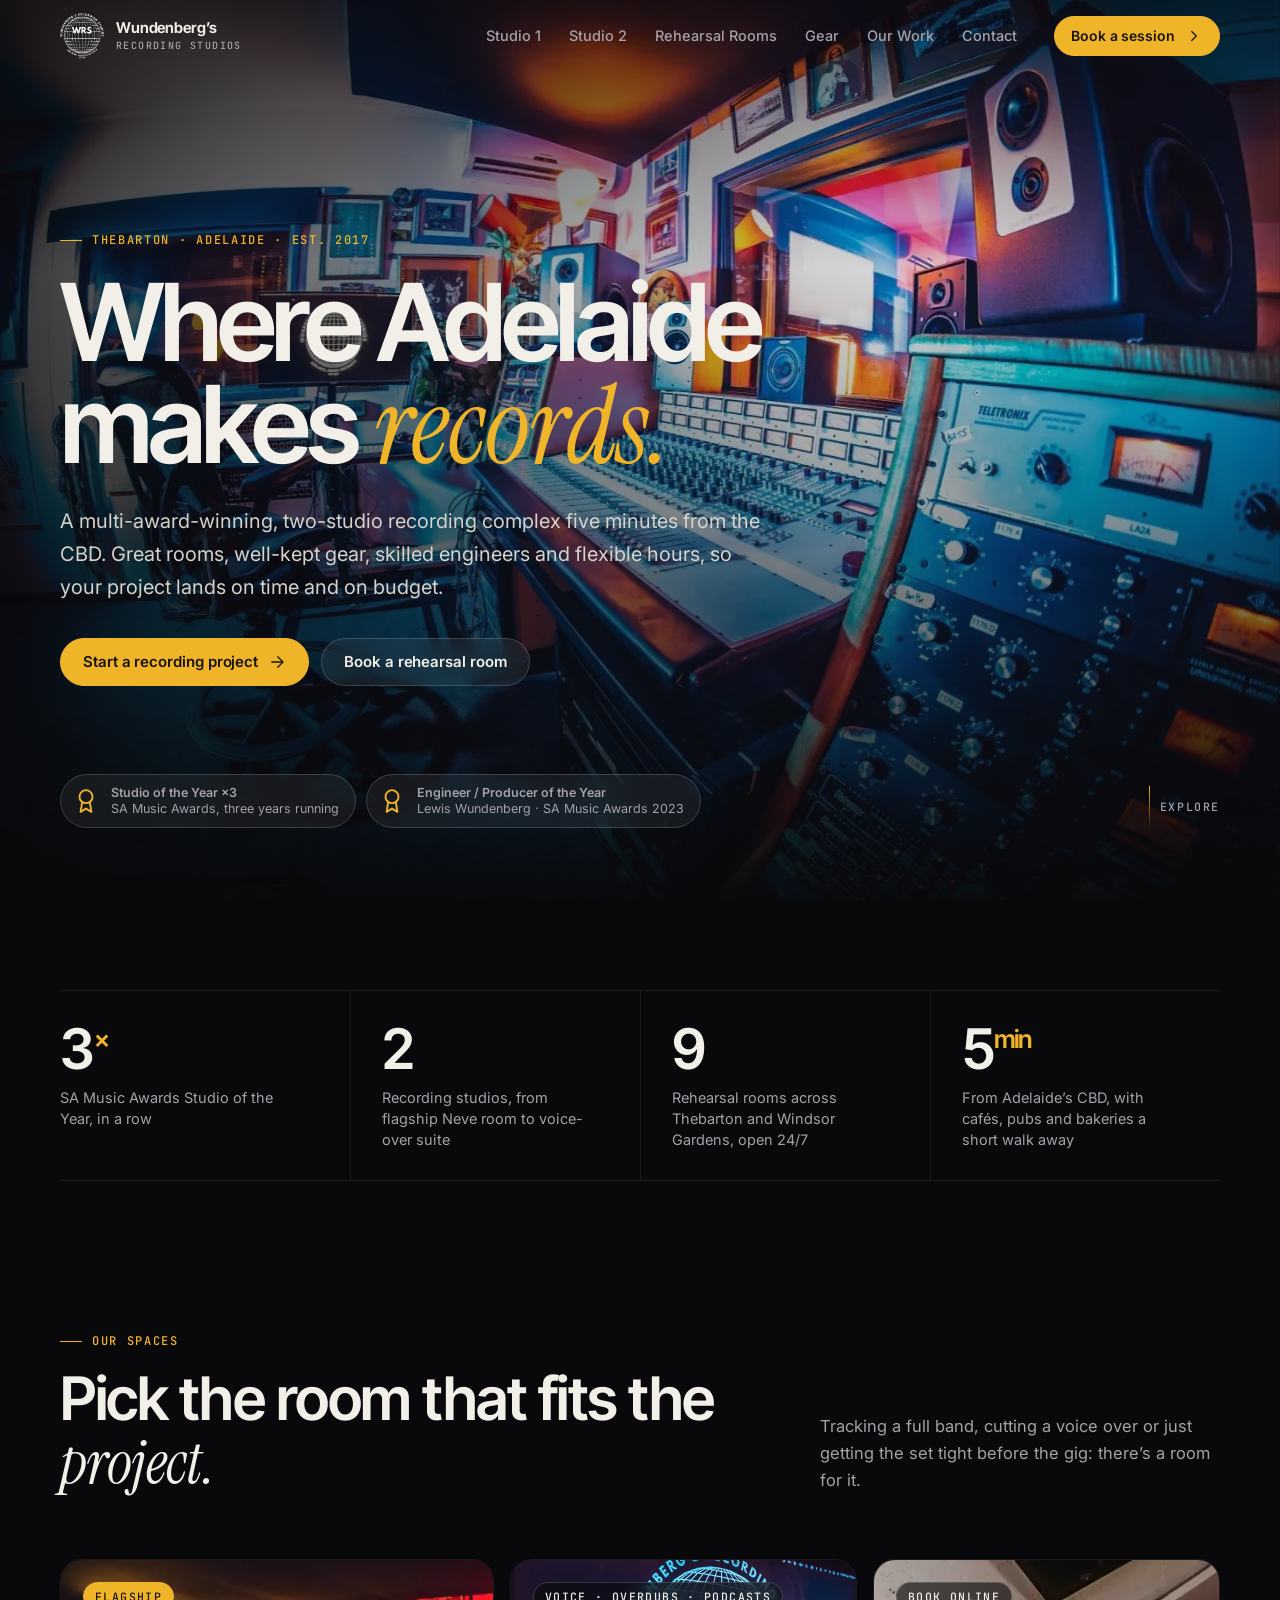
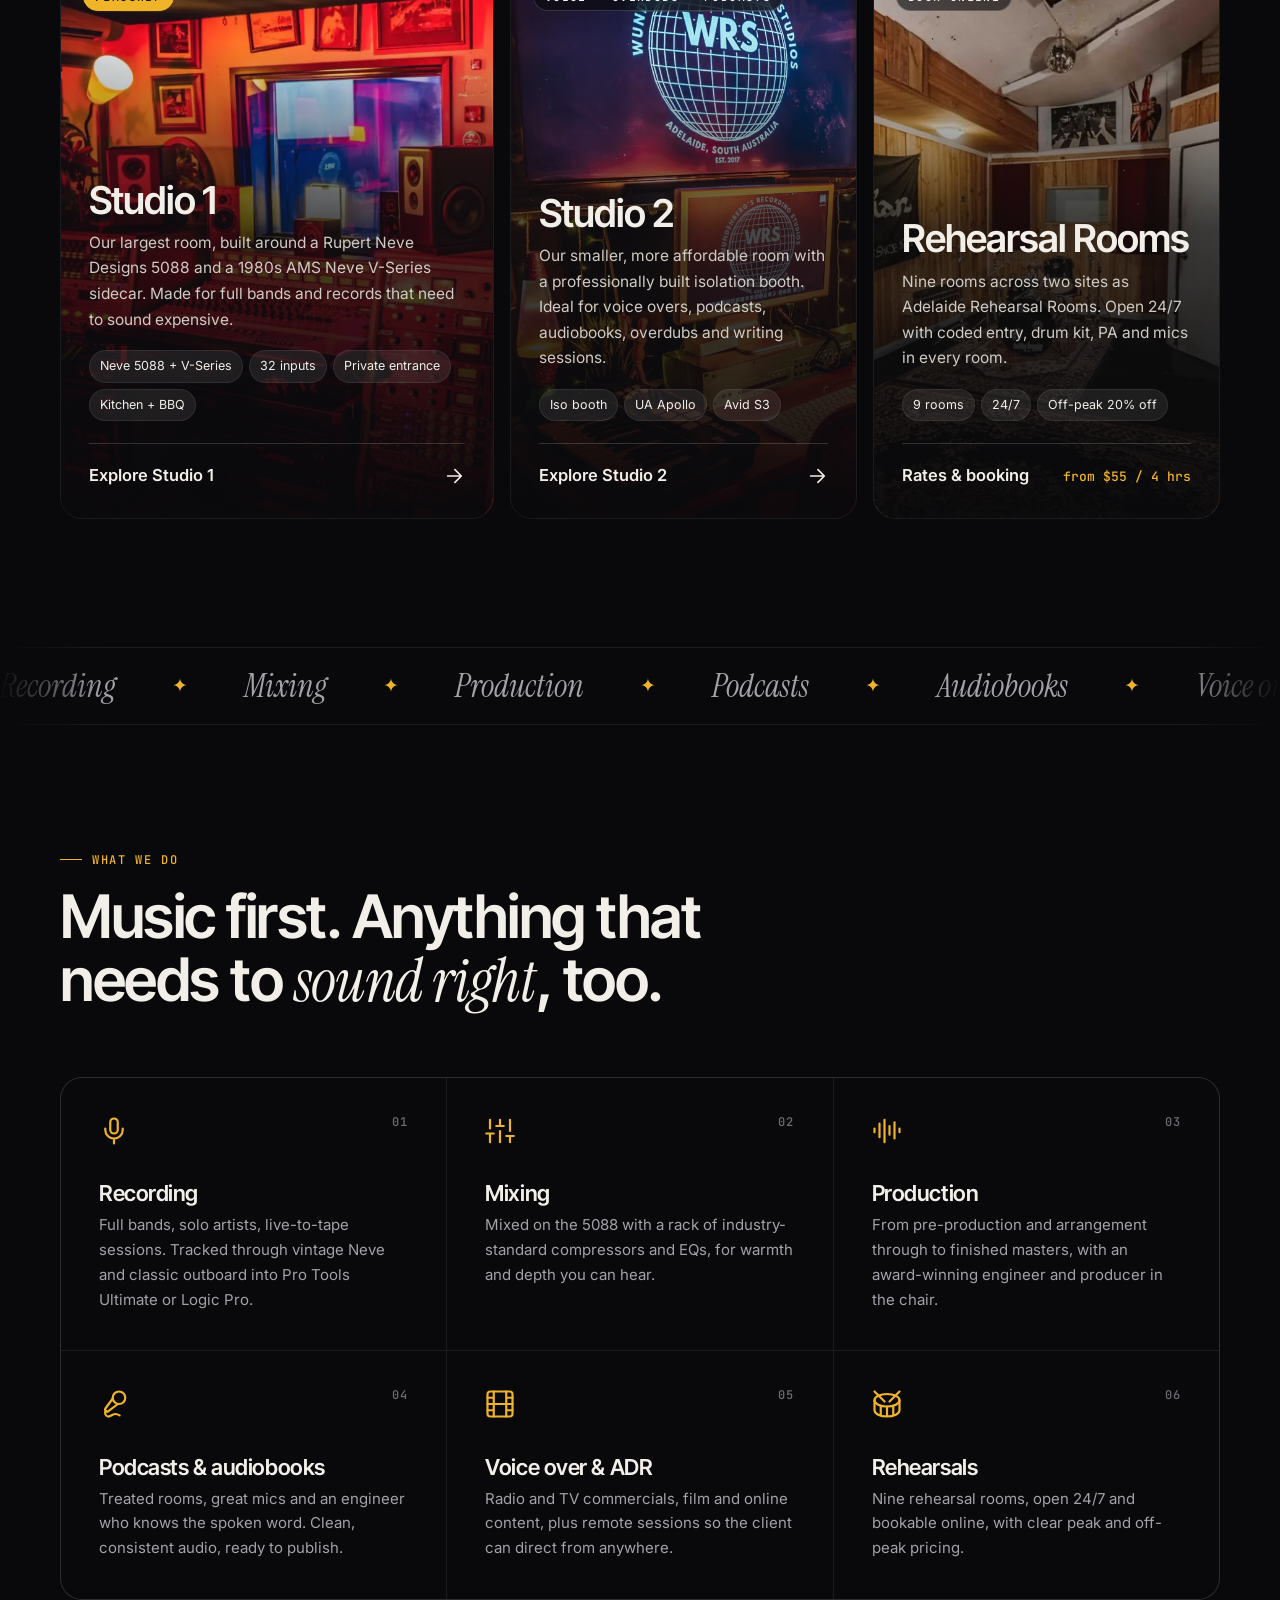
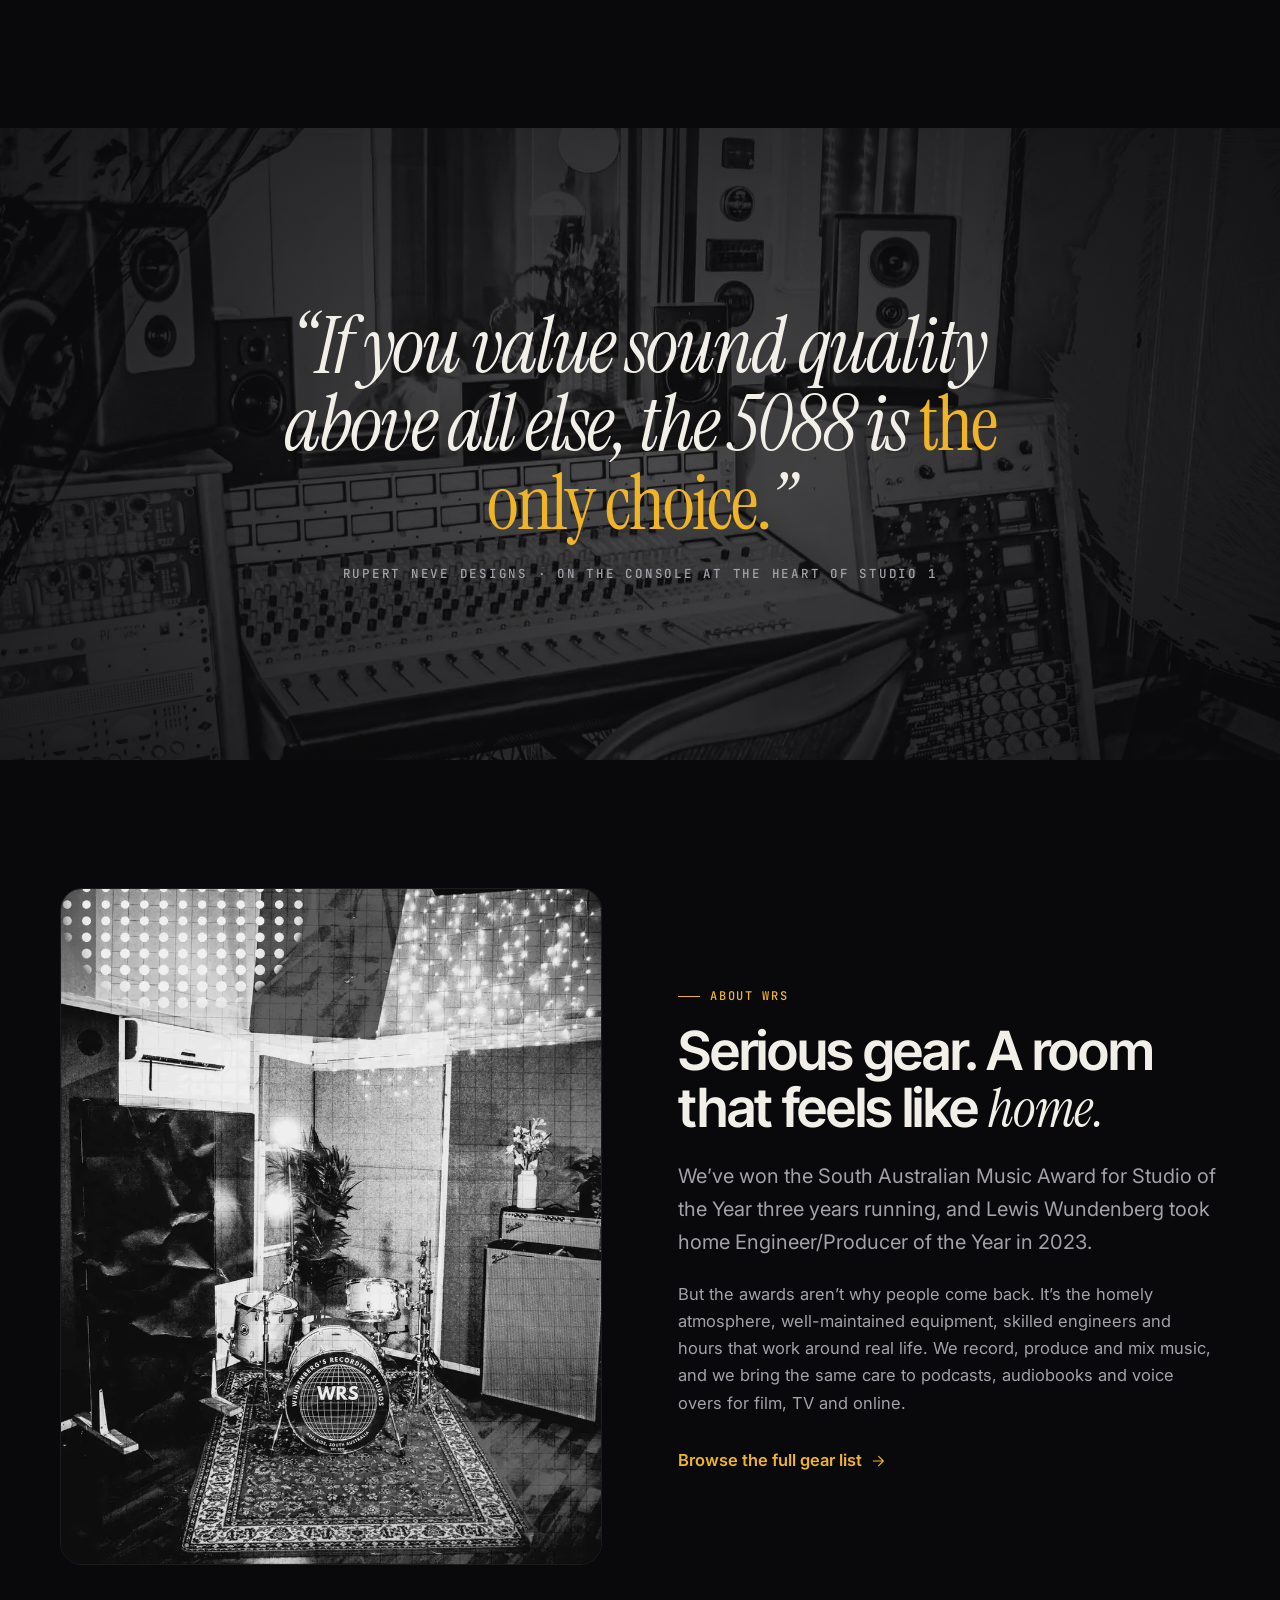
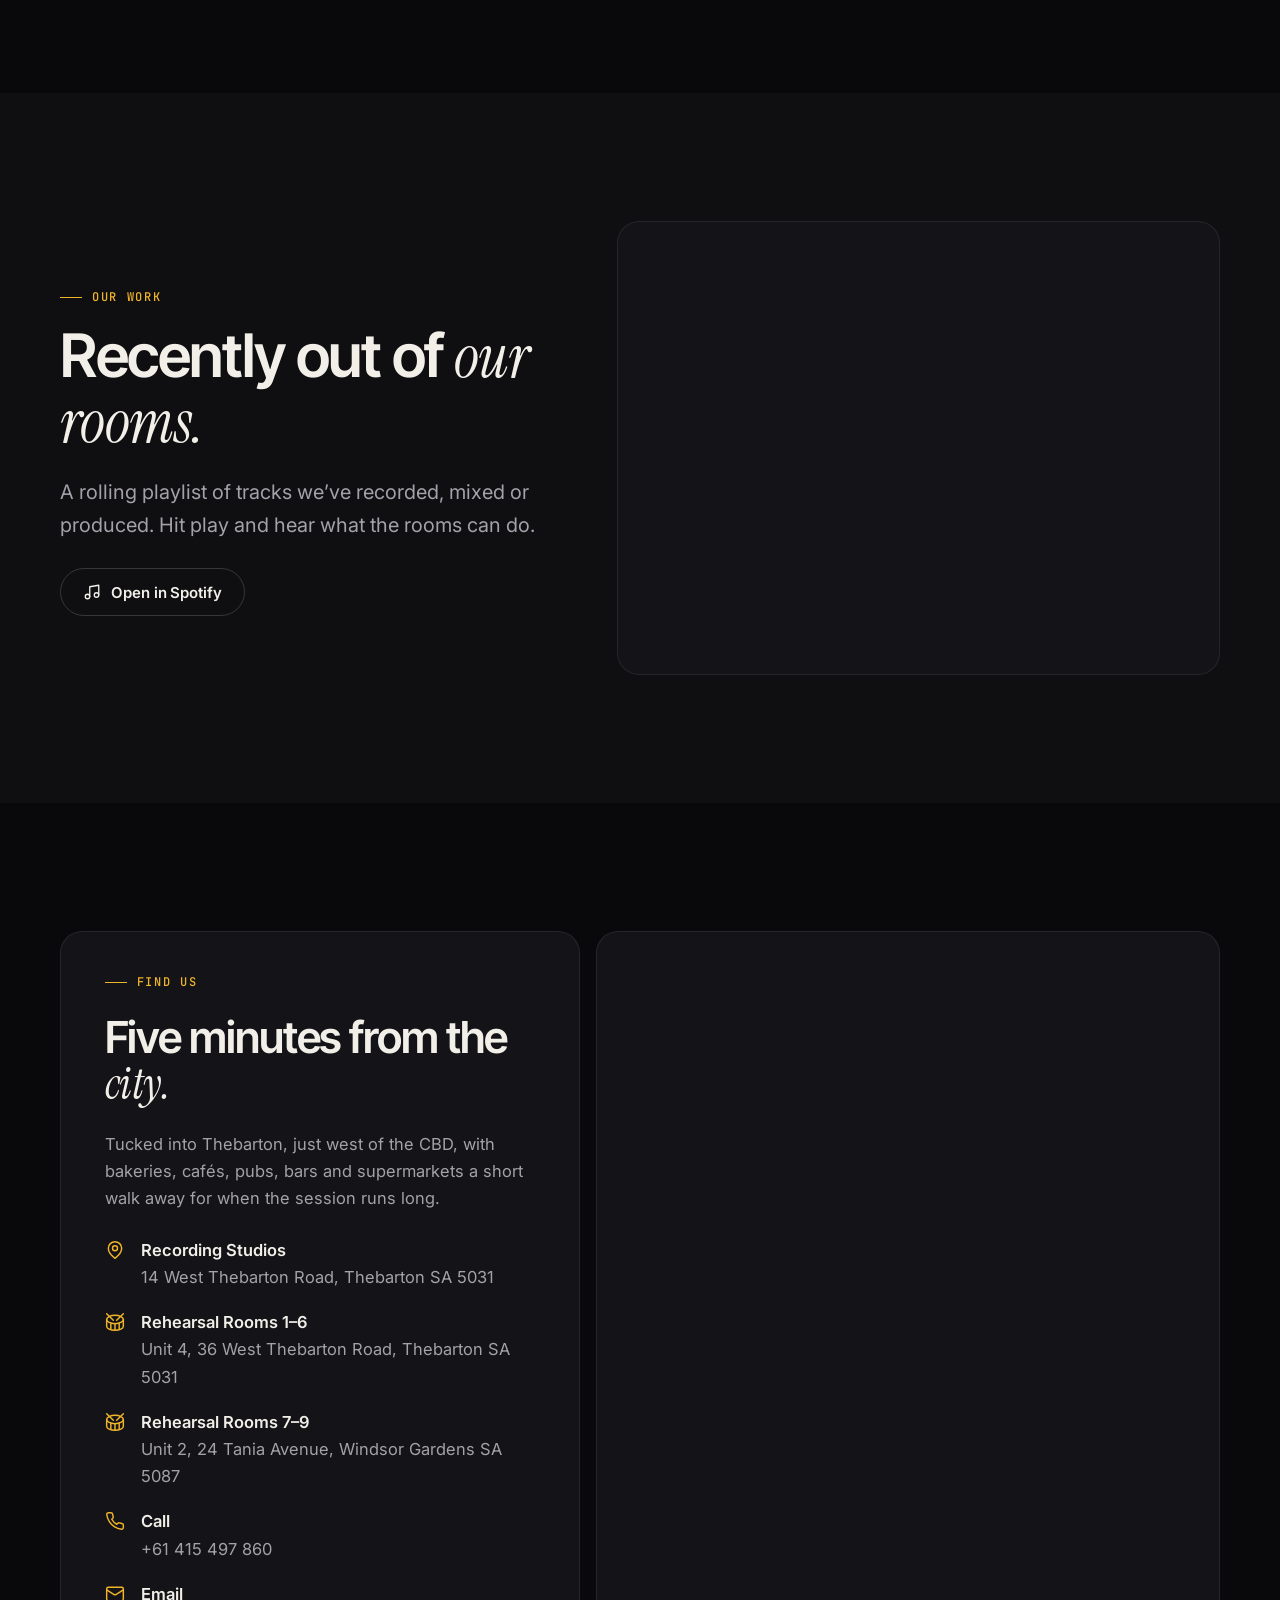
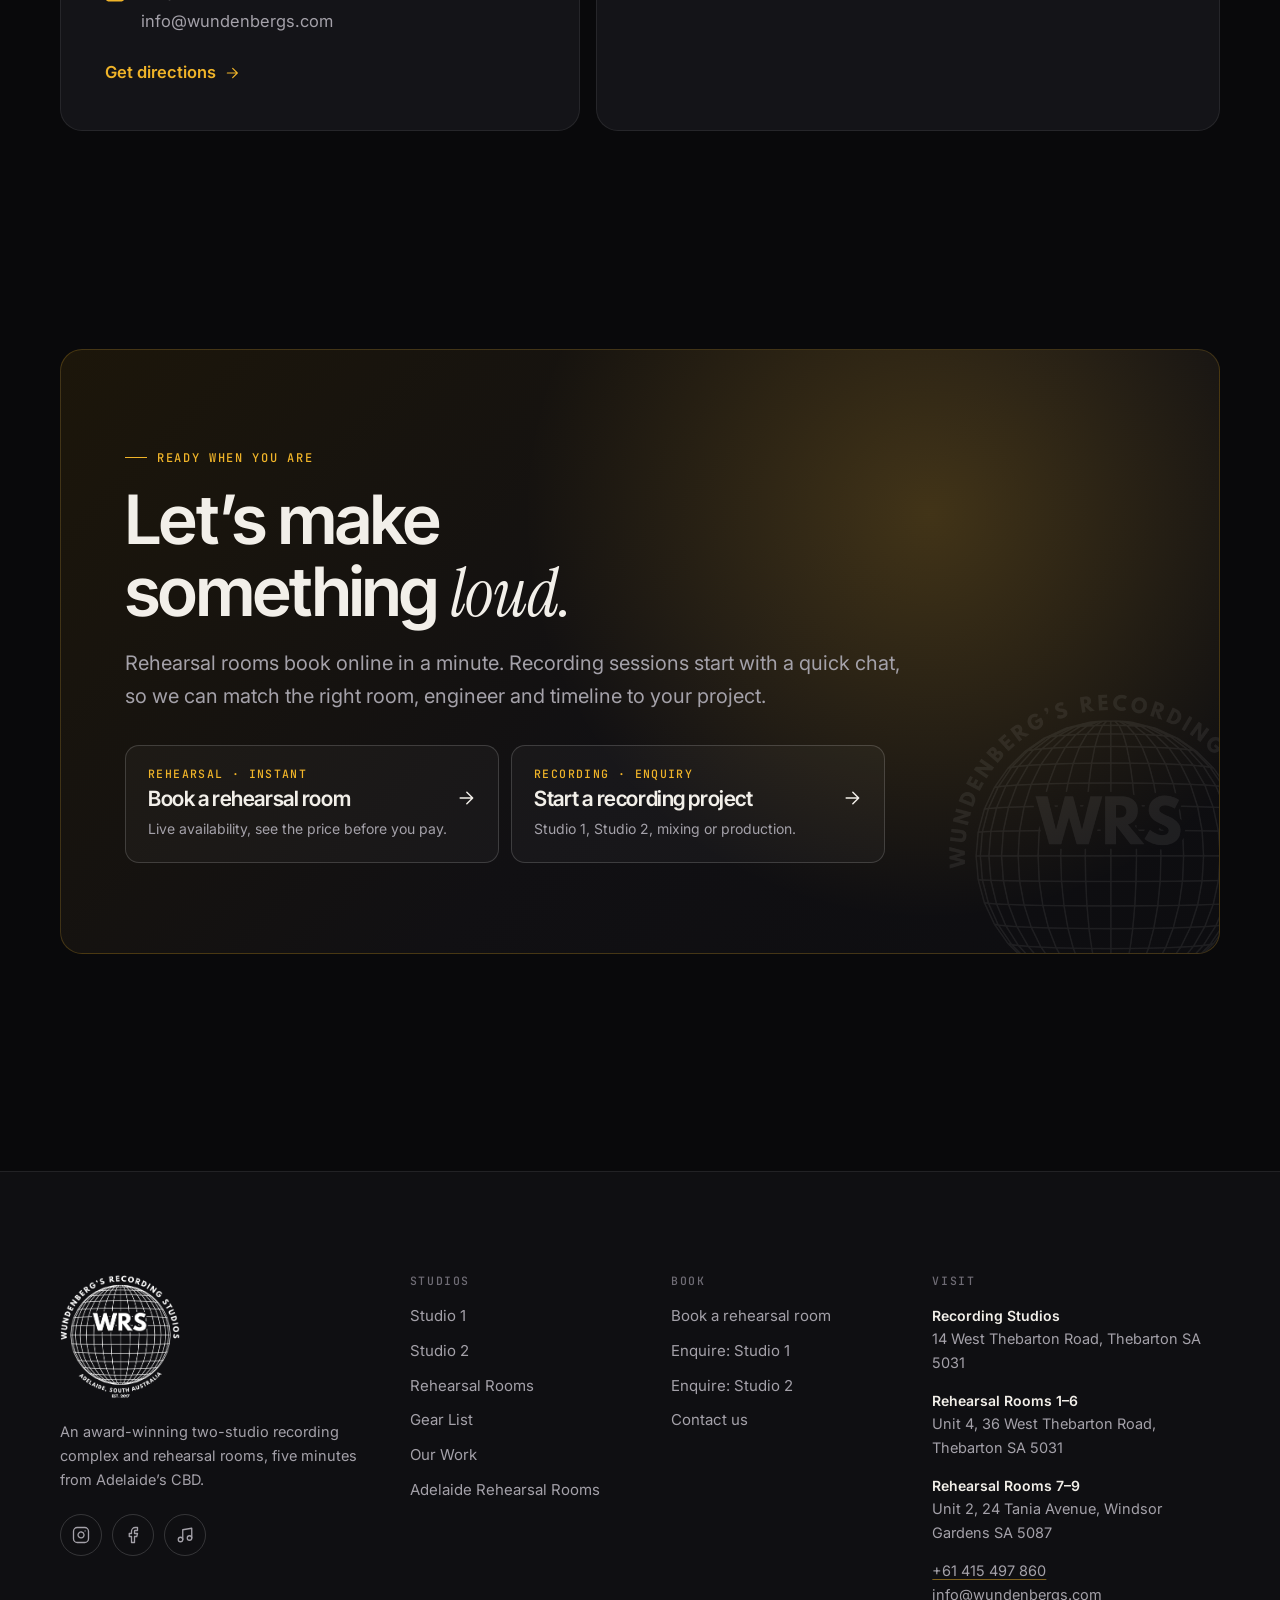
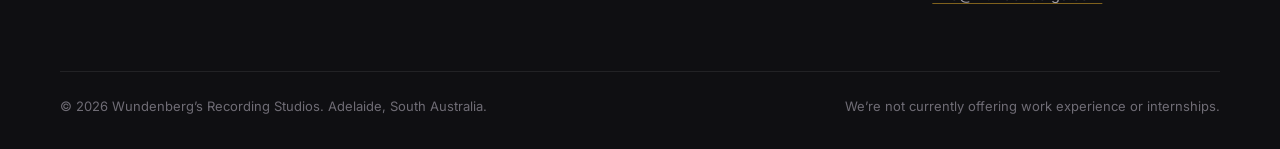
==== commit 7392a0aa: "Add Adelaide Rehearsal Rooms site; update rehearsal facts on Wundenberg's New single-page site for a" ====
--- a/index.html
+++ b/index.html
@@ -4,12 +4,12 @@
 <meta charset="utf-8">
 <meta name="viewport" content="width=device-width, initial-scale=1">
 <title>Wundenberg's Recording Studios — Award-winning recording studio in Adelaide</title>
-<meta name="description" content="Three-time SA Music Awards Studio of the Year. Two recording studios and eight rehearsal rooms in Thebarton, five minutes from Adelaide's CBD. Recording, mixing, production, podcasts and voice over.">
+<meta name="description" content="Three-time SA Music Awards Studio of the Year. Two recording studios plus nine rehearsal rooms in Thebarton and Windsor Gardens, five minutes from Adelaide's CBD. Recording, mixing, production, podcasts and voice over.">
 <meta name="theme-color" content="#09090b">
 <meta property="og:type" content="website">
 <meta property="og:site_name" content="Wundenberg's Recording Studios">
 <meta property="og:title" content="Wundenberg's Recording Studios — Award-winning recording studio in Adelaide">
-<meta property="og:description" content="Three-time SA Music Awards Studio of the Year. Two recording studios and eight rehearsal rooms in Thebarton, five minutes from Adelaide's CBD. Recording, mixing, production, podcasts and voice over.">
+<meta property="og:description" content="Three-time SA Music Awards Studio of the Year. Two recording studios plus nine rehearsal rooms in Thebarton and Windsor Gardens, five minutes from Adelaide's CBD. Recording, mixing, production, podcasts and voice over.">
 <meta property="og:image" content="assets/img/studio1-console-blue.webp">
 <link rel="icon" type="image/png" href="assets/img/favicon.png">
 <link rel="apple-touch-icon" href="assets/img/apple-touch-icon.png">
@@ -118,7 +118,7 @@
     <div class="stats reveal">
       <div class="stat"><b>3<sup>&times;</sup></b><span>SA Music Awards Studio of the Year, in a row</span></div>
       <div class="stat"><b>2</b><span>Recording studios, from flagship Neve room to voice-over suite</span></div>
-      <div class="stat"><b>8</b><span>Rehearsal rooms across Thebarton and Windsor Gardens</span></div>
+      <div class="stat"><b>9</b><span>Rehearsal rooms across Thebarton and Windsor Gardens, open 24/7</span></div>
       <div class="stat"><b>5<sup>min</sup></b><span>From Adelaide&rsquo;s CBD, with caf&eacute;s, pubs and bakeries a short walk away</span></div>
     </div>
   </div>
@@ -154,9 +154,9 @@
         <img src="assets/img/rehearsal-room.webp" srcset="assets/img/rehearsal-room-sm.webp 900w, assets/img/rehearsal-room.webp 1800w" sizes="(max-width:640px) 100vw, (max-width:1020px) 50vw, 30vw" width="1920" height="1280" alt="A timber-lined rehearsal room with drum kit and PA" loading="lazy" decoding="async">
         <span class="tag">Book online</span>
         <h3>Rehearsal Rooms</h3>
-        <p>Eight rooms across two sites, nearly all air-conditioned. Pick a time on the live grid and see the price before you pay. No phone tag.</p>
-        <ul><li>8 rooms</li><li>Off-peak 20% off</li></ul>
-        <span class="go"><span>Rates &amp; booking</span><span class="price">from $13/hr</span></span>
+        <p>Nine rooms across two sites as Adelaide Rehearsal Rooms. Open 24/7 with coded entry, drum kit, PA and mics in every room.</p>
+        <ul><li>9 rooms</li><li>24/7</li><li>Off-peak 20% off</li></ul>
+        <span class="go"><span>Rates &amp; booking</span><span class="price">from $55 / 4 hrs</span></span>
       </a>
     </div>
   </div>
@@ -181,7 +181,7 @@
       <div class="service reveal d2"><span class="num">03</span><svg viewBox="0 0 24 24" fill="none" stroke="currentColor" stroke-width="1.75" stroke-linecap="round" stroke-linejoin="round" aria-hidden="true"><path d="M2 10v3M6 6v11M10 3v18M14 8v7M18 5v13M22 10v3"/></svg><h3>Production</h3><p>From pre-production and arrangement through to finished masters, with an award-winning engineer and producer in the chair.</p></div>
       <div class="service reveal"><span class="num">04</span><svg viewBox="0 0 24 24" fill="none" stroke="currentColor" stroke-width="1.75" stroke-linecap="round" stroke-linejoin="round" aria-hidden="true"><path d="m11 7.601-5.994 8.19a1 1 0 0 0 .1 1.298l.817.818a1 1 0 0 0 1.314.087L15.09 12"/><path d="M16.5 21.174C15.5 20.5 14.372 20 13 20c-2.058 0-3.928 2.356-6 2-2.072-.356-2.775-3.369-1.5-4.5"/><circle cx="16" cy="7" r="5"/></svg><h3>Podcasts &amp; audiobooks</h3><p>Treated rooms, great mics and an engineer who knows the spoken word. Clean, consistent audio, ready to publish.</p></div>
       <div class="service reveal d1"><span class="num">05</span><svg viewBox="0 0 24 24" fill="none" stroke="currentColor" stroke-width="1.75" stroke-linecap="round" stroke-linejoin="round" aria-hidden="true"><rect x="2" y="2" width="20" height="20" rx="2.18"/><path d="M7 2v20M17 2v20M2 12h20M2 7h5M2 17h5M17 17h5M17 7h5"/></svg><h3>Voice over &amp; ADR</h3><p>Radio and TV commercials, film and online content, plus remote sessions so the client can direct from anywhere.</p></div>
-      <div class="service reveal d2"><span class="num">06</span><svg viewBox="0 0 24 24" fill="none" stroke="currentColor" stroke-width="1.75" stroke-linecap="round" stroke-linejoin="round" aria-hidden="true"><path d="m2 2 8 8M22 2l-8 8"/><ellipse cx="12" cy="9" rx="10" ry="5"/><path d="M7 13.4v7.9M12 14v8M17 13.4v7.9M2 9v8a10 5 0 0 0 20 0V9"/></svg><h3>Rehearsals</h3><p>Eight rehearsal rooms you can book online, with clear peak and off-peak pricing.</p></div>
+      <div class="service reveal d2"><span class="num">06</span><svg viewBox="0 0 24 24" fill="none" stroke="currentColor" stroke-width="1.75" stroke-linecap="round" stroke-linejoin="round" aria-hidden="true"><path d="m2 2 8 8M22 2l-8 8"/><ellipse cx="12" cy="9" rx="10" ry="5"/><path d="M7 13.4v7.9M12 14v8M17 13.4v7.9M2 9v8a10 5 0 0 0 20 0V9"/></svg><h3>Rehearsals</h3><p>Nine rehearsal rooms, open 24/7 and bookable online, with clear peak and off-peak pricing.</p></div>
     </div>
   </div>
 </section>
@@ -232,7 +232,8 @@
         <p class="muted" style="margin:0">Tucked into Thebarton, just west of the CBD, with bakeries, caf&eacute;s, pubs, bars and supermarkets a short walk away for when the session runs long.</p>
         <div class="addr">
           <div><svg viewBox="0 0 24 24" fill="none" stroke="currentColor" stroke-width="1.75" stroke-linecap="round" stroke-linejoin="round" aria-hidden="true"><path d="M20 10c0 6-8 12-8 12s-8-6-8-12a8 8 0 0 1 16 0Z"/><circle cx="12" cy="10" r="3"/></svg><p style="margin:0"><b>Recording Studios</b><span>14 West Thebarton Road, Thebarton SA 5031</span></p></div>
-          <div><svg viewBox="0 0 24 24" fill="none" stroke="currentColor" stroke-width="1.75" stroke-linecap="round" stroke-linejoin="round" aria-hidden="true"><path d="m2 2 8 8M22 2l-8 8"/><ellipse cx="12" cy="9" rx="10" ry="5"/><path d="M7 13.4v7.9M12 14v8M17 13.4v7.9M2 9v8a10 5 0 0 0 20 0V9"/></svg><p style="margin:0"><b>Rehearsal Rooms 1&ndash;3</b><span>Unit 4, 36 West Thebarton Road, Thebarton SA 5031</span></p></div>
+          <div><svg viewBox="0 0 24 24" fill="none" stroke="currentColor" stroke-width="1.75" stroke-linecap="round" stroke-linejoin="round" aria-hidden="true"><path d="m2 2 8 8M22 2l-8 8"/><ellipse cx="12" cy="9" rx="10" ry="5"/><path d="M7 13.4v7.9M12 14v8M17 13.4v7.9M2 9v8a10 5 0 0 0 20 0V9"/></svg><p style="margin:0"><b>Rehearsal Rooms 1&ndash;6</b><span>Unit 4, 36 West Thebarton Road, Thebarton SA 5031</span></p></div>
+          <div><svg viewBox="0 0 24 24" fill="none" stroke="currentColor" stroke-width="1.75" stroke-linecap="round" stroke-linejoin="round" aria-hidden="true"><path d="m2 2 8 8M22 2l-8 8"/><ellipse cx="12" cy="9" rx="10" ry="5"/><path d="M7 13.4v7.9M12 14v8M17 13.4v7.9M2 9v8a10 5 0 0 0 20 0V9"/></svg><p style="margin:0"><b>Rehearsal Rooms 7&ndash;9</b><span>Unit 2, 24 Tania Avenue, Windsor Gardens SA 5087</span></p></div>
           <div><svg viewBox="0 0 24 24" fill="none" stroke="currentColor" stroke-width="1.75" stroke-linecap="round" stroke-linejoin="round" aria-hidden="true"><path d="M22 16.92v3a2 2 0 0 1-2.18 2 19.79 19.79 0 0 1-8.63-3.07 19.5 19.5 0 0 1-6-6 19.79 19.79 0 0 1-3.07-8.67A2 2 0 0 1 4.11 2h3a2 2 0 0 1 2 1.72c.127.96.361 1.903.7 2.81a2 2 0 0 1-.45 2.11L8.09 9.91a16 16 0 0 0 6 6l1.27-1.27a2 2 0 0 1 2.11-.45c.907.339 1.85.573 2.81.7A2 2 0 0 1 22 16.92z"/></svg><p style="margin:0"><b>Call</b><a href="tel:+61415497860">+61 415 497 860</a></p></div>
           <div><svg viewBox="0 0 24 24" fill="none" stroke="currentColor" stroke-width="1.75" stroke-linecap="round" stroke-linejoin="round" aria-hidden="true"><rect x="2" y="4" width="20" height="16" rx="2"/><path d="m22 7-8.97 5.7a1.94 1.94 0 0 1-2.06 0L2 7"/></svg><p style="margin:0"><b>Email</b><a href="mailto:info@wundenbergs.com">info@wundenbergs.com</a></p></div>
         </div>
@@ -289,6 +290,7 @@
           <li><a href="rehearsal-rooms.html">Rehearsal Rooms</a></li>
           <li><a href="gear.html">Gear List</a></li>
           <li><a href="index.html#work">Our Work</a></li>
+          <li><a href="https://adelaiderehearsalrooms.com/" rel="noopener">Adelaide Rehearsal Rooms</a></li>
         </ul>
       </div>
       <div>
@@ -304,7 +306,8 @@
         <h4>Visit</h4>
         <address class="foot-addr">
           <span><b>Recording Studios</b>14 West Thebarton Road, Thebarton SA 5031</span>
-          <span><b>Rehearsal Rooms 1&ndash;3</b>Unit 4, 36 West Thebarton Road, Thebarton SA 5031</span>
+          <span><b>Rehearsal Rooms 1&ndash;6</b>Unit 4, 36 West Thebarton Road, Thebarton SA 5031</span>
+          <span><b>Rehearsal Rooms 7&ndash;9</b>Unit 2, 24 Tania Avenue, Windsor Gardens SA 5087</span>
           <span><a href="tel:+61415497860">+61 415 497 860</a><br><a href="mailto:info@wundenbergs.com">info@wundenbergs.com</a></span>
         </address>
       </div>
